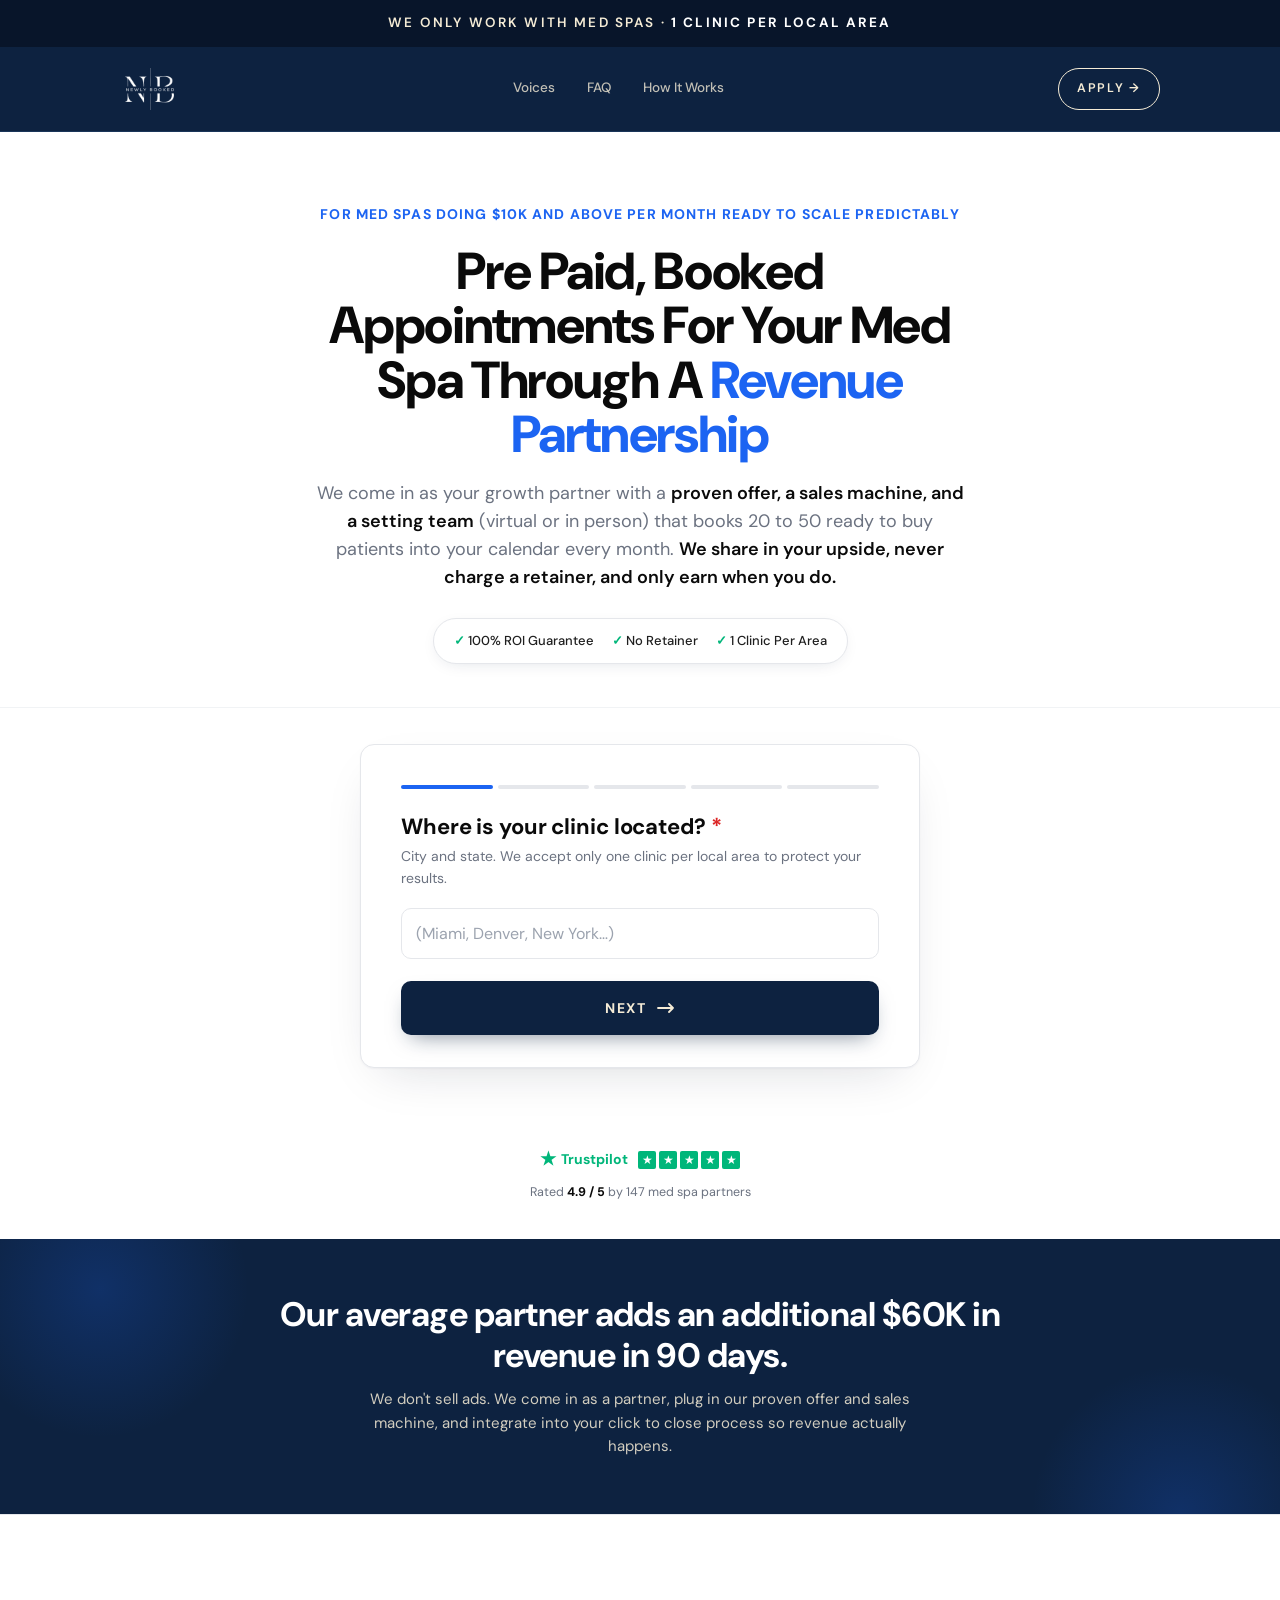
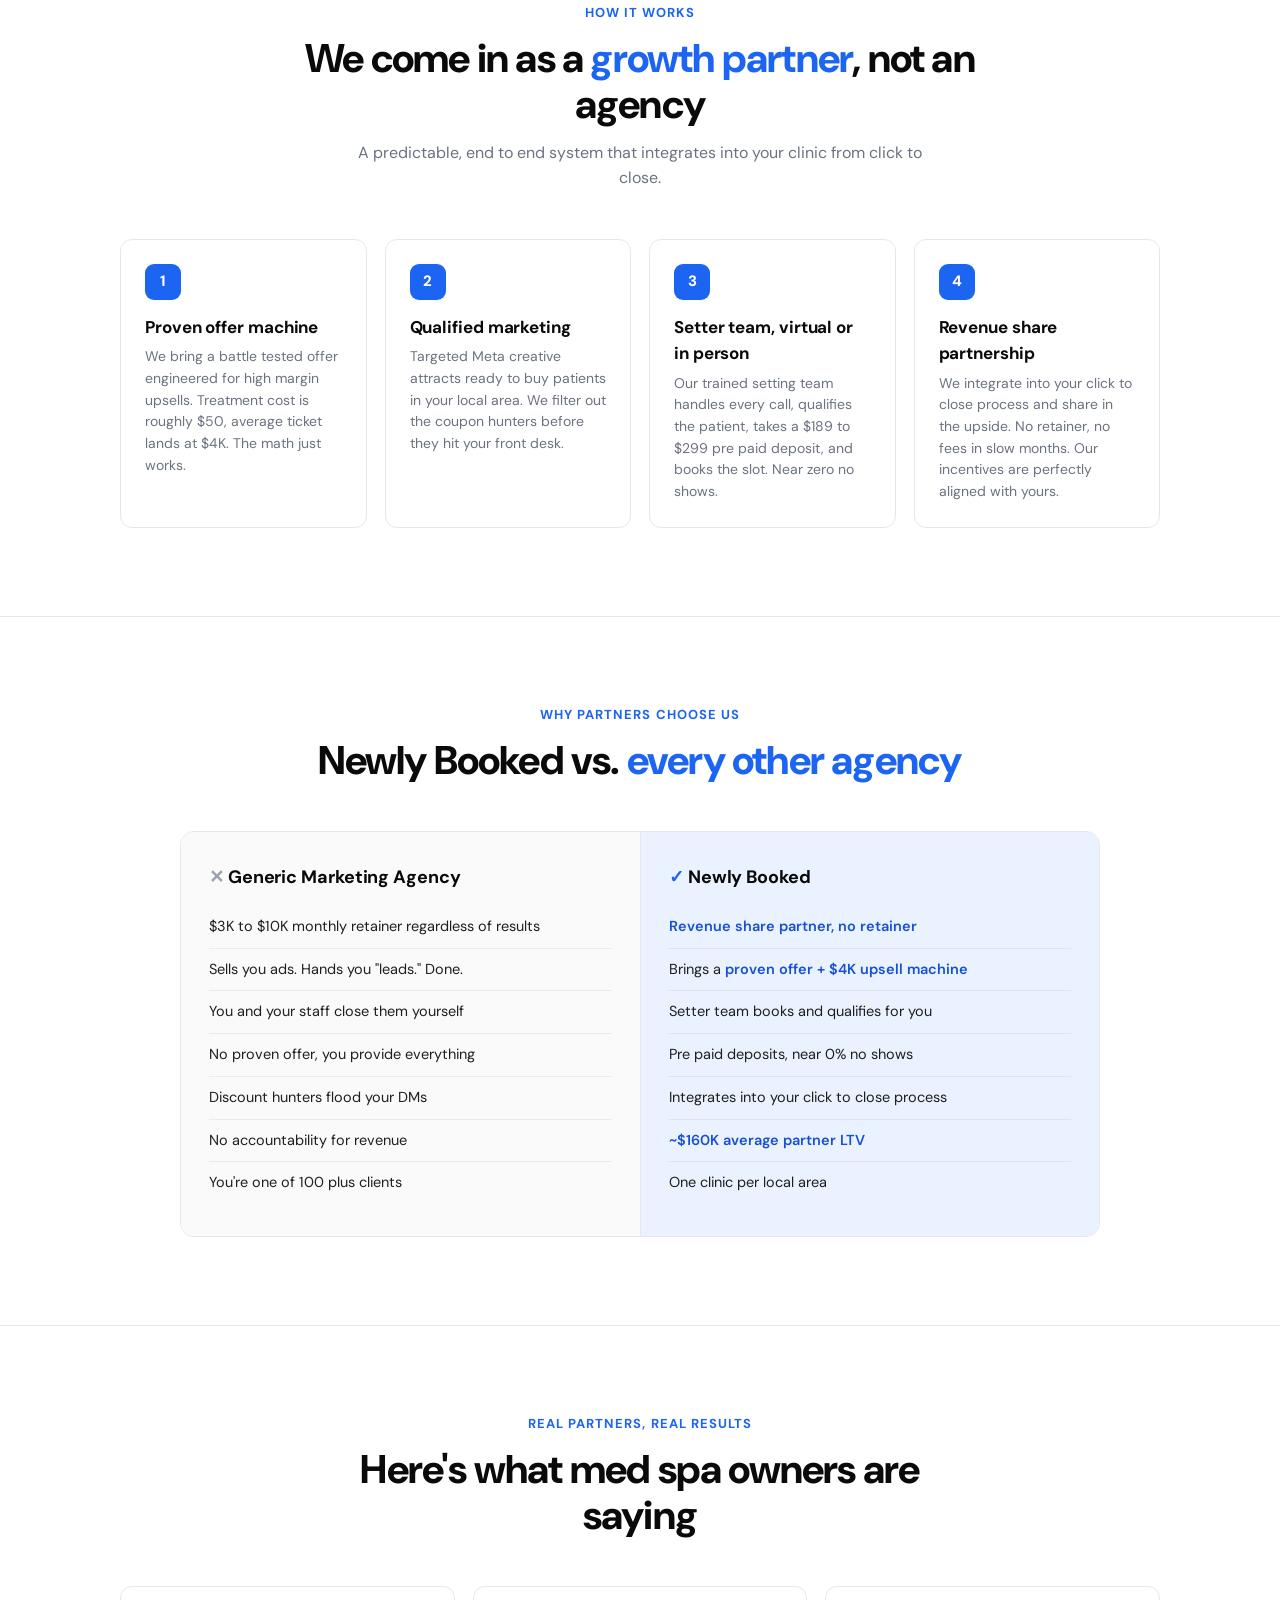
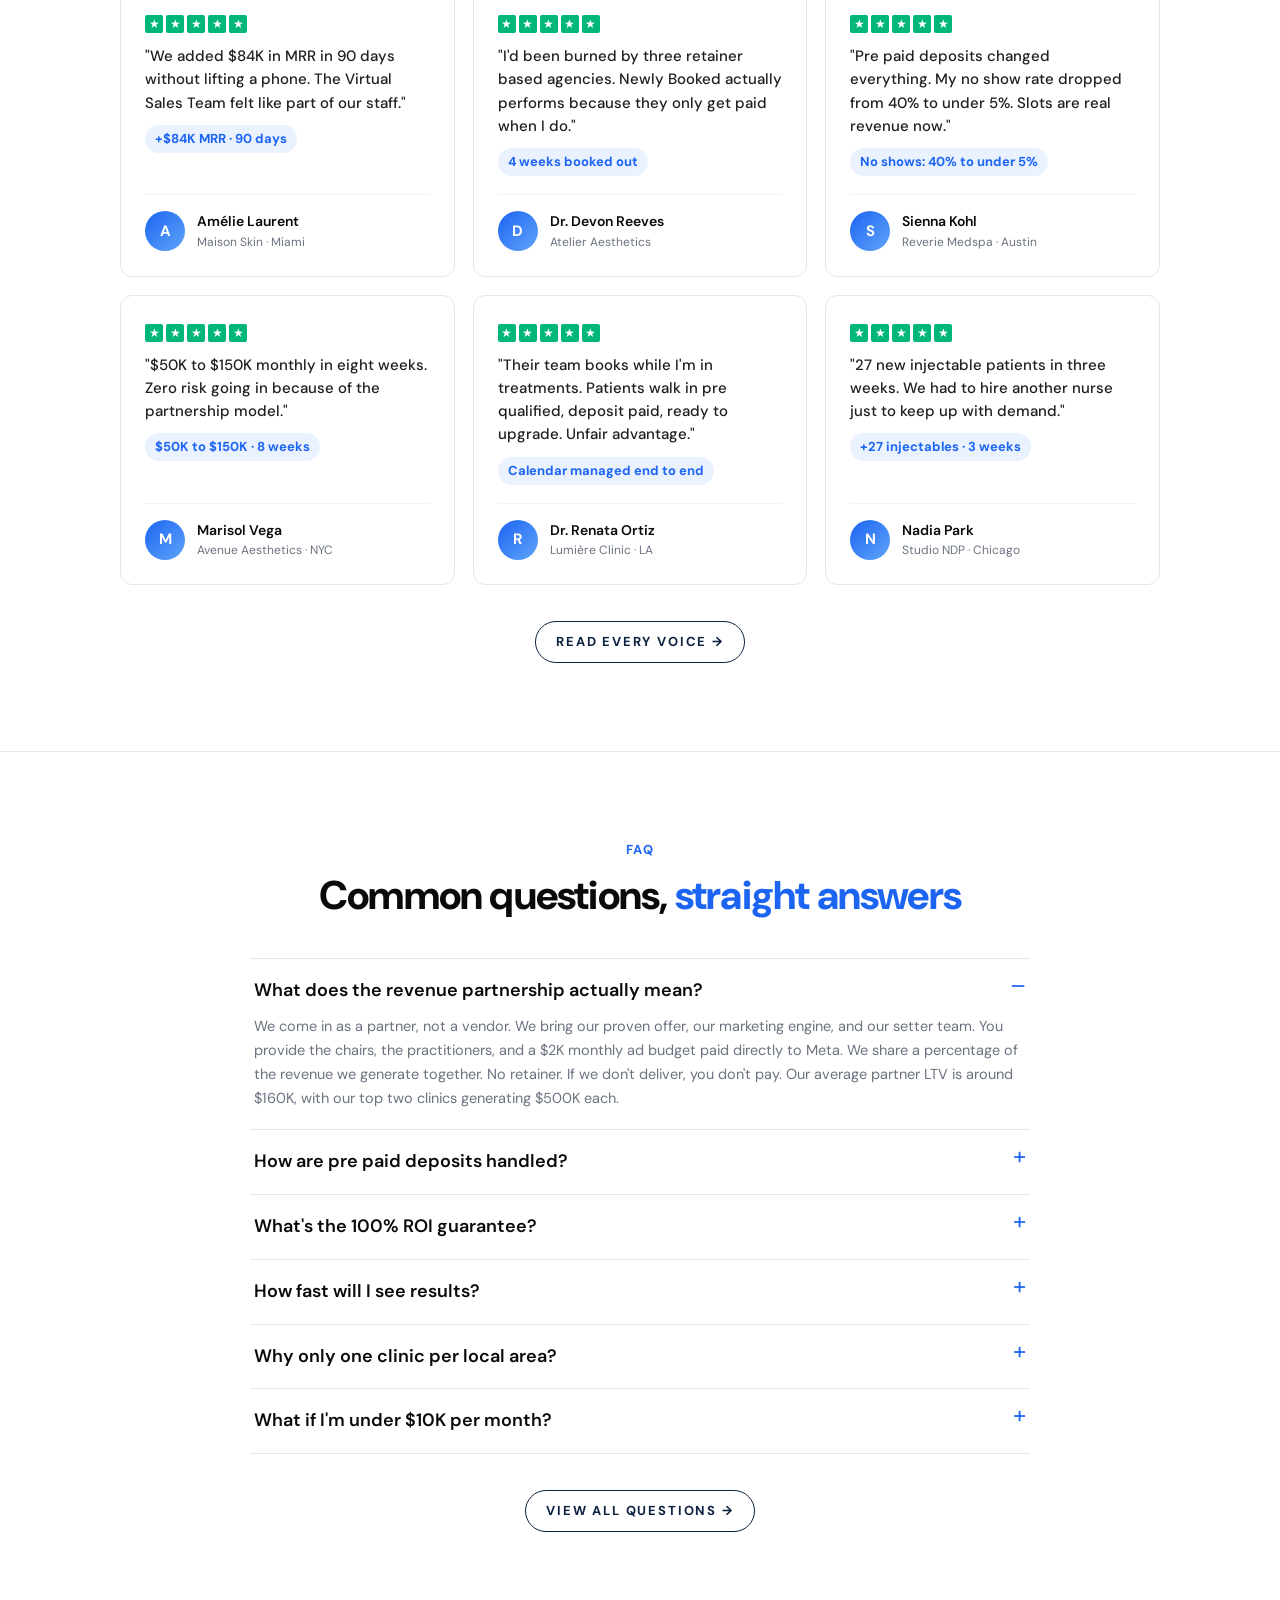
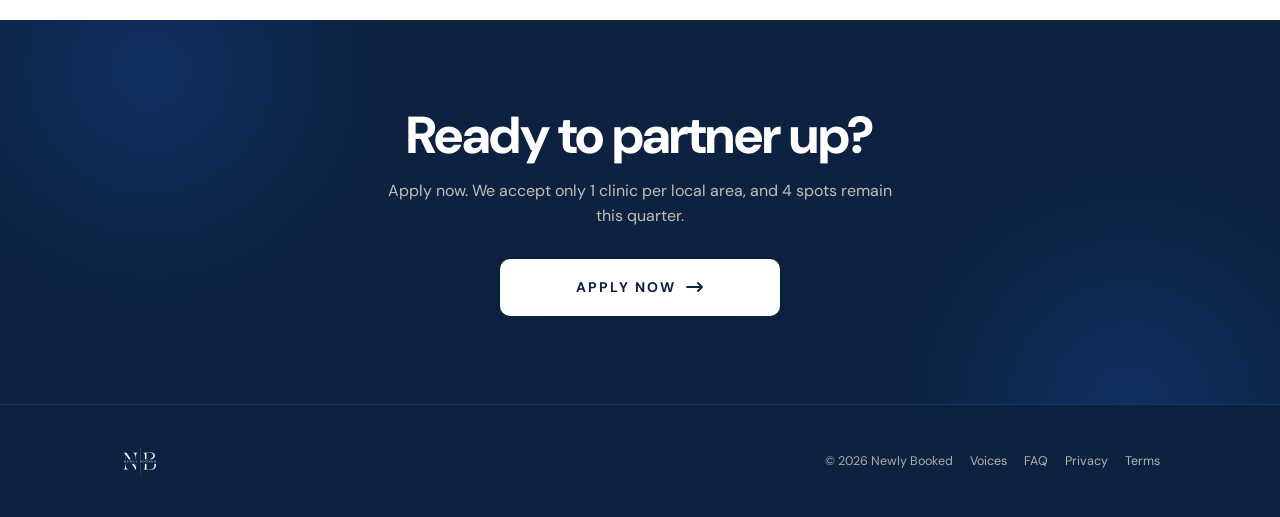
==== apply.html @ 91ed59d7 "Initial commit: Newly Booked B2B funnel" ====
<!doctype html>
<html lang="en">
<head>
<meta charset="utf-8">
<meta name="viewport" content="width=device-width,initial-scale=1,viewport-fit=cover">
<meta name="theme-color" content="#0a0a0a">
<title>Newly Booked · Pre Paid Appointments For Your Med Spa</title>
<meta name="description" content="A revenue partnership for med spas doing $10K and above per month. Pre paid appointments through our Virtual Sales Team. We share in your upside.">
<link rel="icon" href="logo.png">
<link rel="preconnect" href="https://fonts.googleapis.com">
<link rel="preconnect" href="https://fonts.gstatic.com" crossorigin>
<link href="https://fonts.googleapis.com/css2?family=DM+Sans:wght@400;500;600;700;800&display=swap" rel="stylesheet">
<link rel="stylesheet" href="styles.css">
</head>
<body>

<!-- TOPBAR -->
<div class="topbar">WE ONLY WORK WITH MED SPAS · <strong>1 CLINIC PER LOCAL AREA</strong></div>

<!-- NAV -->
<nav class="nb-nav">
  <div class="wrap nav-inner">
    <a href="apply.html" class="brand" aria-label="Newly Booked"><img src="logo.png" alt="Newly Booked"></a>
    <div class="nav-links">
      <a href="testimonials.html">Voices</a>
      <a href="faq.html">FAQ</a>
      <a href="#how">How It Works</a>
    </div>
    <a href="#apply" class="nav-cta">Apply &rarr;</a>
  </div>
</nav>

<!-- HERO -->
<section class="hero" id="apply">
  <div class="wrap">
    <div class="eyebrow">For Med Spas Doing $10K and Above Per Month Ready To Scale Predictably</div>
    <h1 class="headline">
      Pre Paid, Booked Appointments For Your Med Spa Through A <span class="blue">Revenue Partnership</span>
    </h1>
    <p class="subhead">
      We come in as your growth partner with a <strong>proven offer, a sales machine, and a setting team</strong> (virtual or in person) that books 20 to 50 ready to buy patients into your calendar every month. <strong>We share in your upside, never charge a retainer, and only earn when you do.</strong>
    </p>

    <div class="proof-bar">
      <span><span class="check">✓</span> 100% ROI Guarantee</span>
      <span><span class="check">✓</span> No Retainer</span>
      <span><span class="check">✓</span> 1 Clinic Per Area</span>
    </div>
  </div>
</section>

<!-- FORM -->
<div class="form-shell">
  <div class="wrap">
    <div class="form-card" id="form-card" data-form>
      <div class="form-body">

        <div class="progress" aria-hidden="true">
          <span class="on"></span><span></span><span></span><span></span><span></span>
        </div>

        <form id="lead-form" novalidate>

          <!-- 1: location -->
          <div class="step active" data-step="1">
            <div class="q">Where is your clinic located? <span class="req">*</span></div>
            <div class="help">City and state. We accept only one clinic per local area to protect your results.</div>
            <div class="field">
              <input type="text" name="location" placeholder="(Miami, Denver, New York…)" required autocomplete="address-level2">
            </div>
            <div class="actions">
              <button type="button" class="cta" data-go="2">NEXT
                <svg width="18" height="10" viewBox="0 0 18 10" fill="none"><path d="M1 5h15m0 0L12 1m4 4l-4 4" stroke="currentColor" stroke-width="1.8" stroke-linecap="round"/></svg>
              </button>
            </div>
          </div>

          <!-- 2: ownership -->
          <div class="step" data-step="2">
            <div class="q">Do you own a Medical Spa or Aesthetic Clinic? <span class="req">*</span></div>
            <div class="help">Offering high end treatments such as <strong>lasers, RF microneedling, body contouring, injectables</strong>, or other premium aesthetic services.</div>
            <div class="opts">
              <button type="button" class="opt" data-q="owns" data-v="yes" data-auto="true">
                <span>Yes, I own or co own</span><span class="check"></span>
              </button>
              <button type="button" class="opt" data-q="owns" data-v="operator" data-auto="true">
                <span>I operate or manage one</span><span class="check"></span>
              </button>
              <button type="button" class="opt" data-q="owns" data-v="opening" data-auto="true">
                <span>Opening one within 90 days</span><span class="check"></span>
              </button>
              <button type="button" class="opt" data-q="owns" data-v="no" data-auto="true">
                <span>Neither</span><span class="check"></span>
              </button>
            </div>
            <div class="actions">
              <button type="button" class="back" data-go="1">← Back</button>
              <button type="button" class="cta" data-go="3">NEXT
                <svg width="18" height="10" viewBox="0 0 18 10" fill="none"><path d="M1 5h15m0 0L12 1m4 4l-4 4" stroke="currentColor" stroke-width="1.8" stroke-linecap="round"/></svg>
              </button>
            </div>
          </div>

          <!-- 3: revenue -->
          <div class="step" data-step="3">
            <div class="q">How much revenue are you currently generating? <span class="req">*</span></div>
            <div class="help">We typically only partner with clinics doing <strong>$10K and above per month</strong>. Because we share revenue rather than charge retainers, partners maintain a <strong>$2K monthly ad budget</strong> paid directly to Meta.</div>
            <div class="opts">
              <button type="button" class="opt" data-q="revenue" data-v="under-10k" data-auto="true">
                <span>Under $10,000</span><span class="check"></span>
              </button>
              <button type="button" class="opt" data-q="revenue" data-v="10-25k" data-auto="true">
                <span>$10K to $25K</span><span class="check"></span>
              </button>
              <button type="button" class="opt" data-q="revenue" data-v="25-50k" data-auto="true">
                <span>$25K to $50K</span><span class="check"></span>
              </button>
              <button type="button" class="opt" data-q="revenue" data-v="50-100k" data-auto="true">
                <span>$50K to $100K</span><span class="check"></span>
              </button>
              <button type="button" class="opt" data-q="revenue" data-v="100k-plus" data-auto="true">
                <span>$100,000 and above</span><span class="check"></span>
              </button>
            </div>
            <div class="actions">
              <button type="button" class="back" data-go="2">← Back</button>
              <button type="button" class="cta" data-go="4">NEXT
                <svg width="18" height="10" viewBox="0 0 18 10" fill="none"><path d="M1 5h15m0 0L12 1m4 4l-4 4" stroke="currentColor" stroke-width="1.8" stroke-linecap="round"/></svg>
              </button>
            </div>
          </div>

          <!-- 4: treatments -->
          <div class="step" data-step="4">
            <div class="q">What high ticket treatments do you have in your office?</div>
            <div class="help">For example Morpheus8, Cryoskin, TruSculpt, Venus Freeze. Select all that apply.</div>
            <div class="chips" role="group">
              <button type="button" class="chip" data-group="treatments" data-v="morpheus8">Morpheus8</button>
              <button type="button" class="chip" data-group="treatments" data-v="rf-microneedling">RF Microneedling</button>
              <button type="button" class="chip" data-group="treatments" data-v="lasers">Lasers</button>
              <button type="button" class="chip" data-group="treatments" data-v="injectables">Injectables / Botox / Filler</button>
              <button type="button" class="chip" data-group="treatments" data-v="body-contouring">Body Contouring</button>
              <button type="button" class="chip" data-group="treatments" data-v="cryoskin">Cryoskin</button>
              <button type="button" class="chip" data-group="treatments" data-v="trusculpt">TruSculpt</button>
              <button type="button" class="chip" data-group="treatments" data-v="venus-freeze">Venus Freeze</button>
              <button type="button" class="chip" data-group="treatments" data-v="emsculpt">EmSculpt</button>
              <button type="button" class="chip" data-group="treatments" data-v="hydrafacial">HydraFacial</button>
              <button type="button" class="chip" data-group="treatments" data-v="prp">PRP / PRF</button>
              <button type="button" class="chip" data-group="treatments" data-v="other">Other</button>
            </div>
            <div class="field" style="margin-top:16px">
              <label>Anything else? (optional)</label>
              <input type="text" name="treatments_other" placeholder="Sofwave, Ultherapy, signature protocols">
            </div>
            <div class="actions">
              <button type="button" class="back" data-go="3">← Back</button>
              <button type="button" class="cta" data-go="5">NEXT
                <svg width="18" height="10" viewBox="0 0 18 10" fill="none"><path d="M1 5h15m0 0L12 1m4 4l-4 4" stroke="currentColor" stroke-width="1.8" stroke-linecap="round"/></svg>
              </button>
            </div>
          </div>

          <!-- 5: contact -->
          <div class="step" data-step="5">
            <div class="q">Last step, your contact details</div>
            <div class="help">A team member will reach out within <strong>2 to 5 minutes</strong>.</div>

            <div class="field-row two">
              <div class="field">
                <label>First name *</label>
                <input type="text" name="first_name" placeholder="John" required autocomplete="given-name">
              </div>
              <div class="field">
                <label>Last name *</label>
                <input type="text" name="last_name" placeholder="Doe" required autocomplete="family-name">
              </div>
            </div>
            <div class="field">
              <label>Company / Clinic name *</label>
              <input type="text" name="company" placeholder="Acme Medspa" required autocomplete="organization">
            </div>
            <div class="field">
              <label>Email *</label>
              <input type="email" name="email" placeholder="you@clinic.com" required inputmode="email" autocomplete="email">
            </div>
            <div class="field">
              <label>Phone number *</label>
              <input type="tel" name="phone" placeholder="(555) 555 1234" required inputmode="tel" autocomplete="tel">
            </div>

            <label class="consent">
              <input type="checkbox" name="sms_consent" required>
              <span>I consent to receive SMS and email messages from Newly Booked regarding my application. Msg and data rates may apply. Reply STOP to opt out.</span>
            </label>
            <label class="consent">
              <input type="checkbox" name="terms_consent" required>
              <span>I have read and agree to the <a href="#">Privacy Policy</a> and <a href="#">Terms of Service</a>.</span>
            </label>

            <div class="actions">
              <button type="button" class="back" data-go="4">← Back</button>
              <button type="submit" class="cta">SUBMIT APPLICATION
                <svg width="18" height="10" viewBox="0 0 18 10" fill="none"><path d="M1 5h15m0 0L12 1m4 4l-4 4" stroke="currentColor" stroke-width="1.8" stroke-linecap="round"/></svg>
              </button>
            </div>
            <p class="fine">🔒 Your information is encrypted and never shared.</p>
          </div>

        </form>
      </div>
    </div>
  </div>
</div>

<!-- TRUSTPILOT -->
<div class="trust">
  <div class="trust-row">
    <span class="trust-tp">Trustpilot</span>
    <span class="stars">
      <span class="star"></span><span class="star"></span><span class="star"></span><span class="star"></span><span class="star"></span>
    </span>
  </div>
  <div class="trust-meta">Rated <strong style="color:var(--ink)">4.9 / 5</strong> by 147 med spa partners</div>
</div>

<!-- BAND -->
<div class="band">
  <h3>Our average partner adds an additional <span class="gold">$60K in revenue</span> in 90 days.</h3>
  <p>We don't sell ads. We come in as a partner, plug in our proven offer and sales machine, and integrate into your click to close process so revenue actually happens.</p>
</div>

<!-- HOW IT WORKS -->
<section id="how" style="background:#fff;border-top:1px solid var(--line);border-bottom:1px solid var(--line)">
  <div class="wrap">
    <div class="section-eye">How It Works</div>
    <h2 class="title">We come in as a <span class="blue">growth partner</span>, not an agency</h2>
    <p class="sub">A predictable, end to end system that integrates into your clinic from click to close.</p>

    <div class="steps">
      <div class="stepc">
        <div class="num">1</div>
        <h4>Proven offer machine</h4>
        <p>We bring a battle tested offer engineered for high margin upsells. Treatment cost is roughly $50, average ticket lands at $4K. The math just works.</p>
      </div>
      <div class="stepc">
        <div class="num">2</div>
        <h4>Qualified marketing</h4>
        <p>Targeted Meta creative attracts ready to buy patients in your local area. We filter out the coupon hunters before they hit your front desk.</p>
      </div>
      <div class="stepc">
        <div class="num">3</div>
        <h4>Setter team, virtual or in person</h4>
        <p>Our trained setting team handles every call, qualifies the patient, takes a $189 to $299 pre paid deposit, and books the slot. Near zero no shows.</p>
      </div>
      <div class="stepc">
        <div class="num">4</div>
        <h4>Revenue share partnership</h4>
        <p>We integrate into your click to close process and share in the upside. No retainer, no fees in slow months. Our incentives are perfectly aligned with yours.</p>
      </div>
    </div>
  </div>
</section>

<!-- COMPARE -->
<section>
  <div class="wrap">
    <div class="section-eye">Why Partners Choose Us</div>
    <h2 class="title">Newly Booked vs. <span class="blue">every other agency</span></h2>

    <div class="compare">
      <div class="col bad">
        <h4>Generic Marketing Agency</h4>
        <ul>
          <li>$3K to $10K monthly retainer regardless of results</li>
          <li>Sells you ads. Hands you "leads." Done.</li>
          <li>You and your staff close them yourself</li>
          <li>No proven offer, you provide everything</li>
          <li>Discount hunters flood your DMs</li>
          <li>No accountability for revenue</li>
          <li>You're one of 100 plus clients</li>
        </ul>
      </div>
      <div class="col good">
        <h4>Newly Booked</h4>
        <ul>
          <li><strong>Revenue share partner, no retainer</strong></li>
          <li>Brings a <strong>proven offer + $4K upsell machine</strong></li>
          <li>Setter team books and qualifies for you</li>
          <li>Pre paid deposits, near 0% no shows</li>
          <li>Integrates into your click to close process</li>
          <li><strong>~$160K average partner LTV</strong></li>
          <li>One clinic per local area</li>
        </ul>
      </div>
    </div>
  </div>
</section>

<!-- TESTIMONIALS -->
<section style="background:#fff;border-top:1px solid var(--line);border-bottom:1px solid var(--line)">
  <div class="wrap">
    <div class="section-eye">Real Partners, Real Results</div>
    <h2 class="title">Here's what med spa owners are saying</h2>

    <div class="test-grid">
      <figure class="test">
        <div>
          <div class="stars"><span class="star"></span><span class="star"></span><span class="star"></span><span class="star"></span><span class="star"></span></div>
          <blockquote>"We added $84K in MRR in 90 days without lifting a phone. The Virtual Sales Team felt like part of our staff."</blockquote>
          <span class="result">+$84K MRR · 90 days</span>
        </div>
        <figcaption class="who"><div class="avatar">A</div><div><strong>Amélie Laurent</strong><small>Maison Skin · Miami</small></div></figcaption>
      </figure>

      <figure class="test">
        <div>
          <div class="stars"><span class="star"></span><span class="star"></span><span class="star"></span><span class="star"></span><span class="star"></span></div>
          <blockquote>"I'd been burned by three retainer based agencies. Newly Booked actually performs because they only get paid when I do."</blockquote>
          <span class="result">4 weeks booked out</span>
        </div>
        <figcaption class="who"><div class="avatar">D</div><div><strong>Dr. Devon Reeves</strong><small>Atelier Aesthetics</small></div></figcaption>
      </figure>

      <figure class="test">
        <div>
          <div class="stars"><span class="star"></span><span class="star"></span><span class="star"></span><span class="star"></span><span class="star"></span></div>
          <blockquote>"Pre paid deposits changed everything. My no show rate dropped from 40% to under 5%. Slots are real revenue now."</blockquote>
          <span class="result">No shows: 40% to under 5%</span>
        </div>
        <figcaption class="who"><div class="avatar">S</div><div><strong>Sienna Kohl</strong><small>Reverie Medspa · Austin</small></div></figcaption>
      </figure>

      <figure class="test">
        <div>
          <div class="stars"><span class="star"></span><span class="star"></span><span class="star"></span><span class="star"></span><span class="star"></span></div>
          <blockquote>"$50K to $150K monthly in eight weeks. Zero risk going in because of the partnership model."</blockquote>
          <span class="result">$50K to $150K · 8 weeks</span>
        </div>
        <figcaption class="who"><div class="avatar">M</div><div><strong>Marisol Vega</strong><small>Avenue Aesthetics · NYC</small></div></figcaption>
      </figure>

      <figure class="test">
        <div>
          <div class="stars"><span class="star"></span><span class="star"></span><span class="star"></span><span class="star"></span><span class="star"></span></div>
          <blockquote>"Their team books while I'm in treatments. Patients walk in pre qualified, deposit paid, ready to upgrade. Unfair advantage."</blockquote>
          <span class="result">Calendar managed end to end</span>
        </div>
        <figcaption class="who"><div class="avatar">R</div><div><strong>Dr. Renata Ortiz</strong><small>Lumière Clinic · LA</small></div></figcaption>
      </figure>

      <figure class="test">
        <div>
          <div class="stars"><span class="star"></span><span class="star"></span><span class="star"></span><span class="star"></span><span class="star"></span></div>
          <blockquote>"27 new injectable patients in three weeks. We had to hire another nurse just to keep up with demand."</blockquote>
          <span class="result">+27 injectables · 3 weeks</span>
        </div>
        <figcaption class="who"><div class="avatar">N</div><div><strong>Nadia Park</strong><small>Studio NDP · Chicago</small></div></figcaption>
      </figure>
    </div>

    <div style="text-align:center;margin-top:36px">
      <a href="testimonials.html" class="text-cta">Read every voice &rarr;</a>
    </div>
  </div>
</section>

<!-- FAQ -->
<section>
  <div class="wrap">
    <div class="section-eye">FAQ</div>
    <h2 class="title">Common questions, <span class="blue">straight answers</span></h2>

    <div class="faq">
      <details open>
        <summary>What does the revenue partnership actually mean?</summary>
        <p>We come in as a partner, not a vendor. We bring our proven offer, our marketing engine, and our setter team. You provide the chairs, the practitioners, and a $2K monthly ad budget paid directly to Meta. We share a percentage of the revenue we generate together. No retainer. If we don't deliver, you don't pay. Our average partner LTV is around $160K, with our top two clinics generating $500K each.</p>
      </details>
      <details>
        <summary>How are pre paid deposits handled?</summary>
        <p>Patients put down a $189 or $299 deposit before their appointment is confirmed. That money goes straight to your clinic. It's the single biggest reason our no show rate is near zero. Patients with skin in the game show up.</p>
      </details>
      <details>
        <summary>What's the 100% ROI guarantee?</summary>
        <p>If, in 90 days, we haven't generated more in patient revenue than you've invested in ad spend, we keep working for free until we do. Our incentives have to be aligned with yours.</p>
      </details>
      <details>
        <summary>How fast will I see results?</summary>
        <p>Most clinics start seeing pre paid bookings within 10 to 14 days of go live. The first $5K to $15K in tracked patient revenue typically lands within 30 days.</p>
      </details>
      <details>
        <summary>Why only one clinic per local area?</summary>
        <p>Because we run paid traffic in your zip codes. If we worked with two clinics in the same market we'd be bidding against ourselves and driving up your costs. We won't do it, even if it means turning down clients.</p>
      </details>
      <details>
        <summary>What if I'm under $10K per month?</summary>
        <p>Apply once you cross that threshold. The partnership model and the $2K ad spend only make sense at that level. Below it, you're better off focusing on organic content and referrals first.</p>
      </details>
    </div>

    <div style="text-align:center;margin-top:36px">
      <a href="faq.html" class="text-cta">View all questions &rarr;</a>
    </div>
  </div>
</section>

<!-- FINAL CTA -->
<section class="final">
  <h2>Ready to <span class="gold">partner up?</span></h2>
  <p>Apply now. We accept only 1 clinic per local area, and 4 spots remain this quarter.</p>
  <a href="#apply" class="cta">APPLY NOW
    <svg width="18" height="10" viewBox="0 0 18 10" fill="none"><path d="M1 5h15m0 0L12 1m4 4l-4 4" stroke="currentColor" stroke-width="1.8" stroke-linecap="round"/></svg>
  </a>
</section>

<!-- FOOTER -->
<footer>
  <div class="wrap foot">
    <div class="foot-brand"><img src="logo.png" alt="Newly Booked"></div>
    <div class="foot-links">
      © 2026 Newly Booked
      <a href="testimonials.html">Voices</a>
      <a href="faq.html">FAQ</a>
      <a href="#">Privacy</a>
      <a href="#">Terms</a>
    </div>
  </div>
</footer>

<!-- STICKY MOBILE CTA -->
<div class="sticky-cta">
  <strong>Continue your application</strong>
  <a href="#apply">Apply →</a>
</div>

<!-- EXIT POPUP -->
<div class="exit-overlay" id="exit">
  <div class="form-card exit-card" id="form-card-x" data-form>
    <button class="exit-close" id="exit-close" aria-label="Close">×</button>

    <div class="exit-head">
      <div class="exit-tag">Wait, before you go</div>
      <h3>You're 60 seconds from <span class="gold">a free strategy call.</span></h3>
      <p>Five quick questions and we'll see if we can scale your med spa together. We respond within 5 minutes.</p>
    </div>

    <div class="form-body">

      <div class="progress" aria-hidden="true">
        <span class="on"></span><span></span><span></span><span></span><span></span>
      </div>

      <form id="lead-form-x" novalidate>

        <!-- 1: location -->
        <div class="step active" data-step="1">
          <div class="q">Where is your clinic located? <span class="req">*</span></div>
          <div class="help">City and state. We accept only one clinic per local area.</div>
          <div class="field">
            <input type="text" name="location" placeholder="(Miami, Denver, New York…)" required autocomplete="address-level2">
          </div>
          <div class="actions">
            <button type="button" class="cta" data-go="2">NEXT
              <svg width="18" height="10" viewBox="0 0 18 10" fill="none"><path d="M1 5h15m0 0L12 1m4 4l-4 4" stroke="currentColor" stroke-width="1.8" stroke-linecap="round"/></svg>
            </button>
          </div>
        </div>

        <!-- 2: ownership -->
        <div class="step" data-step="2">
          <div class="q">Do you own a Medical Spa or Aesthetic Clinic? <span class="req">*</span></div>
          <div class="help">Offering high end treatments such as <strong>lasers, RF microneedling, body contouring, injectables</strong>.</div>
          <div class="opts">
            <button type="button" class="opt" data-q="owns" data-v="yes" data-auto="true"><span>Yes, I own or co own</span><span class="check"></span></button>
            <button type="button" class="opt" data-q="owns" data-v="operator" data-auto="true"><span>I operate or manage one</span><span class="check"></span></button>
            <button type="button" class="opt" data-q="owns" data-v="opening" data-auto="true"><span>Opening one within 90 days</span><span class="check"></span></button>
            <button type="button" class="opt" data-q="owns" data-v="no" data-auto="true"><span>Neither</span><span class="check"></span></button>
          </div>
          <div class="actions">
            <button type="button" class="back" data-go="1">← Back</button>
            <button type="button" class="cta" data-go="3">NEXT
              <svg width="18" height="10" viewBox="0 0 18 10" fill="none"><path d="M1 5h15m0 0L12 1m4 4l-4 4" stroke="currentColor" stroke-width="1.8" stroke-linecap="round"/></svg>
            </button>
          </div>
        </div>

        <!-- 3: revenue -->
        <div class="step" data-step="3">
          <div class="q">Current monthly revenue? <span class="req">*</span></div>
          <div class="help">We partner with clinics doing <strong>$10K and above per month</strong>. Partners maintain a <strong>$2K monthly ad budget</strong> paid directly to Meta.</div>
          <div class="opts">
            <button type="button" class="opt" data-q="revenue" data-v="under-10k" data-auto="true"><span>Under $10,000</span><span class="check"></span></button>
            <button type="button" class="opt" data-q="revenue" data-v="10-25k" data-auto="true"><span>$10K to $25K</span><span class="check"></span></button>
            <button type="button" class="opt" data-q="revenue" data-v="25-50k" data-auto="true"><span>$25K to $50K</span><span class="check"></span></button>
            <button type="button" class="opt" data-q="revenue" data-v="50-100k" data-auto="true"><span>$50K to $100K</span><span class="check"></span></button>
            <button type="button" class="opt" data-q="revenue" data-v="100k-plus" data-auto="true"><span>$100,000 and above</span><span class="check"></span></button>
          </div>
          <div class="actions">
            <button type="button" class="back" data-go="2">← Back</button>
            <button type="button" class="cta" data-go="4">NEXT
              <svg width="18" height="10" viewBox="0 0 18 10" fill="none"><path d="M1 5h15m0 0L12 1m4 4l-4 4" stroke="currentColor" stroke-width="1.8" stroke-linecap="round"/></svg>
            </button>
          </div>
        </div>

        <!-- 4: treatments -->
        <div class="step" data-step="4">
          <div class="q">What high ticket treatments do you offer?</div>
          <div class="help">Select all that apply.</div>
          <div class="chips" role="group">
            <button type="button" class="chip" data-group="treatments" data-v="morpheus8">Morpheus8</button>
            <button type="button" class="chip" data-group="treatments" data-v="rf-microneedling">RF Microneedling</button>
            <button type="button" class="chip" data-group="treatments" data-v="lasers">Lasers</button>
            <button type="button" class="chip" data-group="treatments" data-v="injectables">Injectables / Botox / Filler</button>
            <button type="button" class="chip" data-group="treatments" data-v="body-contouring">Body Contouring</button>
            <button type="button" class="chip" data-group="treatments" data-v="cryoskin">Cryoskin</button>
            <button type="button" class="chip" data-group="treatments" data-v="trusculpt">TruSculpt</button>
            <button type="button" class="chip" data-group="treatments" data-v="venus-freeze">Venus Freeze</button>
            <button type="button" class="chip" data-group="treatments" data-v="emsculpt">EmSculpt</button>
            <button type="button" class="chip" data-group="treatments" data-v="hydrafacial">HydraFacial</button>
            <button type="button" class="chip" data-group="treatments" data-v="prp">PRP / PRF</button>
            <button type="button" class="chip" data-group="treatments" data-v="other">Other</button>
          </div>
          <div class="actions">
            <button type="button" class="back" data-go="3">← Back</button>
            <button type="button" class="cta" data-go="5">NEXT
              <svg width="18" height="10" viewBox="0 0 18 10" fill="none"><path d="M1 5h15m0 0L12 1m4 4l-4 4" stroke="currentColor" stroke-width="1.8" stroke-linecap="round"/></svg>
            </button>
          </div>
        </div>

        <!-- 5: contact -->
        <div class="step" data-step="5">
          <div class="q">Last step, your contact details</div>
          <div class="help">A team member will reach out within <strong>2 to 5 minutes</strong>.</div>

          <div class="field-row two">
            <div class="field"><label>First name *</label><input type="text" name="first_name" placeholder="John" required autocomplete="given-name"></div>
            <div class="field"><label>Last name *</label><input type="text" name="last_name" placeholder="Doe" required autocomplete="family-name"></div>
          </div>
          <div class="field"><label>Company / Clinic name *</label><input type="text" name="company" placeholder="Acme Medspa" required autocomplete="organization"></div>
          <div class="field"><label>Email *</label><input type="email" name="email" placeholder="you@clinic.com" required inputmode="email" autocomplete="email"></div>
          <div class="field"><label>Phone *</label><input type="tel" name="phone" placeholder="(555) 555 1234" required inputmode="tel" autocomplete="tel"></div>

          <label class="consent">
            <input type="checkbox" name="sms_consent" required>
            <span>I consent to receive SMS and email messages from Newly Booked. Reply STOP to opt out.</span>
          </label>
          <label class="consent">
            <input type="checkbox" name="terms_consent" required>
            <span>I agree to the <a href="#">Privacy Policy</a> and <a href="#">Terms of Service</a>.</span>
          </label>

          <div class="actions">
            <button type="button" class="back" data-go="4">← Back</button>
            <button type="submit" class="cta">SUBMIT
              <svg width="18" height="10" viewBox="0 0 18 10" fill="none"><path d="M1 5h15m0 0L12 1m4 4l-4 4" stroke="currentColor" stroke-width="1.8" stroke-linecap="round"/></svg>
            </button>
          </div>
          <p class="fine">🔒 Encrypted and never shared.</p>
        </div>

      </form>
    </div>
  </div>
</div>

<script src="app.js"></script>
</body>
</html>
---- styles.css ----
/* ═══════════════════════════════════════════════════
   Newly Booked · clean B2B funnel styles
   bright blue + white · DM Sans · mobile first
   ═══════════════════════════════════════════════════ */

:root{
  --bg:#ffffff;
  --ink:#0a0a0a;
  --ink-2:#1f1f1f;
  --muted:#6b7280;
  --muted-2:#9ca3af;
  --line:#e5e7eb;
  --line-soft:#f1f3f5;
  --soft:#f8fafc;
  --blue:#1c64f2;
  --blue-2:#1850d5;
  --blue-soft:#eaf2ff;
  --green:#00b67a;
  --error:#dc2626;
  --navy:#0d2240;
  --navy-2:#08152a;
  --navy-soft:#1a3559;
  --cream:#f5ecd6;
  --cream-soft:#faf6ec;
  --gold:#ffffff;
  --font:'DM Sans','-apple-system',BlinkMacSystemFont,'Segoe UI',sans-serif;
}
*,*::before,*::after{box-sizing:border-box;margin:0;padding:0}
html{-webkit-text-size-adjust:100%;scroll-behavior:smooth}
body{
  background:var(--bg);color:var(--ink);font-family:var(--font);
  font-size:16px;line-height:1.55;font-weight:400;
  -webkit-font-smoothing:antialiased;text-rendering:optimizeLegibility;
  overflow-x:hidden;
}
a{color:inherit;text-decoration:none}
img{display:block;max-width:100%;height:auto}
button{font-family:inherit;cursor:pointer}
input,select,textarea{font-family:inherit;font-size:16px}
::selection{background:var(--blue);color:#fff}

.wrap{max-width:1080px;margin:0 auto;padding:0 20px}

/* ── TOPBAR ─────────────────────────────── */
.topbar{
  background:var(--navy-2);color:var(--cream);text-align:center;
  padding:11px 16px;font-weight:600;font-size:12.5px;letter-spacing:.12em;
}
.topbar strong{color:#fff;font-weight:700}
.topbar .sep{margin:0 10px;opacity:.5}
@media(min-width:760px){ .topbar{font-size:13.5px;padding:13px 16px;letter-spacing:.16em} }

/* ── NAV ────────────────────────────────── */
nav.nb-nav{
  background:var(--navy);border-bottom:1px solid var(--navy-soft);
  padding:12px 0;position:sticky;top:0;z-index:40;
}
.nav-inner{display:flex;align-items:center;justify-content:space-between;gap:20px}
.brand{display:flex;align-items:center;transition:opacity .2s}
.brand:hover{opacity:.85}
.brand img{
  height:48px;width:auto;display:block;
}
@media(min-width:760px){ .brand img{height:60px} }
.nav-links{display:none;gap:32px;font-size:13.5px;font-weight:500;color:rgba(245,236,214,.78)}
@media(min-width:900px){ .nav-links{display:flex} }
.nav-links a{transition:color .25s}
.nav-links a:hover{color:#fff}
.nav-cta{
  font-weight:600;font-size:12.5px;color:var(--cream);letter-spacing:.14em;
  padding:10px 18px;border:1.5px solid var(--cream);border-radius:99px;
  text-transform:uppercase;transition:all .25s;
}
.nav-cta:hover{background:var(--cream);color:var(--navy);border-color:var(--cream)}

/* link CTA for use on light backgrounds */
.text-cta{
  display:inline-flex;align-items:center;gap:8px;
  font-weight:700;font-size:13px;color:var(--navy);letter-spacing:.14em;
  padding:10px 20px;border:1.5px solid var(--navy);border-radius:99px;
  text-transform:uppercase;transition:all .25s;
}
.text-cta:hover{background:var(--navy);color:var(--cream);border-color:var(--navy)}

/* ── HERO ───────────────────────────────── */
.hero{padding:48px 0 28px;text-align:center;background:#fff;position:relative}
.hero::after{content:"";position:absolute;left:0;right:0;bottom:0;height:1px;background:var(--line-soft)}
@media(min-width:760px){ .hero{padding:72px 0 44px} }
.eyebrow{
  color:var(--blue);font-weight:700;font-size:13px;letter-spacing:.08em;
  text-transform:uppercase;margin-bottom:18px;
}
@media(min-width:760px){ .eyebrow{font-size:14px} }
h1.headline{
  font-weight:800;letter-spacing:-.025em;line-height:1.05;color:var(--ink);
  font-size:clamp(28px,6.4vw,52px);max-width:18ch;margin:0 auto;
}
h1.headline .blue{color:var(--blue)}
.subhead{
  margin:18px auto 0;max-width:54ch;color:var(--muted);
  font-size:clamp(15px,2.4vw,18px);line-height:1.55;
}
.subhead strong{color:var(--ink);font-weight:600}

.proof-bar{
  margin:26px auto 0;display:inline-flex;align-items:center;gap:18px;flex-wrap:wrap;justify-content:center;
  padding:12px 20px;background:#fff;border:1px solid var(--line);border-radius:99px;
  font-size:13px;color:var(--ink-2);font-weight:500;
  box-shadow:0 4px 18px -8px rgba(13,34,64,.18);
}
.proof-bar .check{color:var(--green);font-weight:800}

/* ── FORM ───────────────────────────────── */
.form-shell{padding:28px 0 36px;background:#fff}
@media(min-width:760px){ .form-shell{padding:36px 0 56px} }
.form-card{
  max-width:560px;margin:0 auto;background:#fff;
  border:1px solid var(--line);border-radius:14px;
  box-shadow:0 18px 50px -22px rgba(15,23,42,.18),0 1px 2px rgba(15,23,42,.04);
  overflow:hidden;
}
.form-body{padding:32px 24px 28px}
@media(min-width:760px){ .form-body{padding:40px 40px 32px} }

.progress{display:flex;gap:5px;margin-bottom:24px}
.progress span{flex:1;height:4px;background:var(--line);border-radius:99px;transition:background .35s}
.progress span.on{background:var(--blue)}

.step{display:none}
.step.active{display:block;animation:fade .4s ease}
@keyframes fade{from{opacity:0;transform:translateY(6px)}to{opacity:1}}

.q{font-weight:700;font-size:20px;line-height:1.25;color:var(--ink);margin-bottom:6px;letter-spacing:-.005em}
@media(min-width:760px){ .q{font-size:22px} }
.q .req{color:var(--error)}
.help{font-size:14px;color:var(--muted);line-height:1.55;margin-bottom:18px}
.help strong{color:var(--ink-2);font-weight:600}

.field{margin-bottom:14px}
.field label{display:block;font-size:13px;font-weight:500;color:var(--ink-2);margin-bottom:6px}
.field input,.field select,.field textarea{
  width:100%;background:#fff;border:1.5px solid var(--line);border-radius:10px;
  padding:14px 14px;color:var(--ink);outline:none;font-weight:400;
  transition:border-color .2s,box-shadow .2s;
}
.field input:focus,.field select:focus,.field textarea:focus{
  border-color:var(--blue);box-shadow:0 0 0 4px rgba(28,100,242,.12);
}
.field input::placeholder{color:var(--muted-2)}
.field-row{display:grid;grid-template-columns:1fr;gap:12px}
@media(min-width:520px){ .field-row.two{grid-template-columns:1fr 1fr} }

.opts{display:grid;grid-template-columns:1fr;gap:10px}
.opt{
  border:1.5px solid var(--line);background:#fff;border-radius:10px;
  padding:16px 18px;cursor:pointer;text-align:left;
  display:flex;align-items:center;justify-content:space-between;gap:12px;
  font-weight:500;font-size:15px;color:var(--ink-2);
  transition:all .2s;-webkit-tap-highlight-color:transparent;
}
.opt:hover,.opt:focus-visible{border-color:var(--blue);background:var(--blue-soft);outline:none}
.opt.sel{border-color:var(--blue);background:var(--blue-soft);color:var(--blue-2);font-weight:600}
.opt .check{
  width:22px;height:22px;border-radius:50%;border:1.5px solid var(--line);flex:none;
  display:grid;place-items:center;transition:all .2s;
}
.opt.sel .check{background:var(--blue);border-color:var(--blue)}
.opt.sel .check::after{content:"";width:7px;height:7px;border-radius:50%;background:#fff}

.chips{display:flex;flex-wrap:wrap;gap:8px}
.chip{
  border:1.5px solid var(--line);background:#fff;border-radius:99px;
  padding:9px 16px;font-size:14px;font-weight:500;cursor:pointer;
  transition:all .2s;-webkit-tap-highlight-color:transparent;color:var(--ink-2);
}
.chip:hover{border-color:var(--blue);background:var(--blue-soft);color:var(--blue-2)}
.chip.sel{background:var(--blue);border-color:var(--blue);color:#fff}

.consent{
  display:flex;gap:10px;align-items:flex-start;margin-top:14px;
  font-size:12.5px;color:var(--muted);line-height:1.5;cursor:pointer;
}
.consent input{
  appearance:none;-webkit-appearance:none;
  width:18px;height:18px;border:1.5px solid var(--line);background:#fff;
  flex:none;margin-top:1px;border-radius:5px;cursor:pointer;
  transition:all .15s;position:relative;
}
.consent input:checked{background:var(--blue);border-color:var(--blue)}
.consent input:checked::after{
  content:"";position:absolute;inset:0;
  background:url("data:image/svg+xml;utf8,<svg xmlns='http://www.w3.org/2000/svg' width='12' height='10' viewBox='0 0 12 10' fill='none'><path d='M1 5l3.5 3.5L11 1' stroke='white' stroke-width='1.8' stroke-linecap='round' stroke-linejoin='round'/></svg>") center no-repeat;
}
.consent a{color:var(--blue);text-decoration:underline}

.cta{
  width:100%;background:var(--navy);color:var(--cream);border:none;border-radius:10px;
  padding:18px 22px;font-weight:700;font-size:14px;letter-spacing:.14em;
  text-transform:uppercase;display:flex;align-items:center;justify-content:center;gap:10px;
  transition:background .25s,transform .1s,box-shadow .25s,color .25s;
  box-shadow:0 10px 22px -10px rgba(13,34,64,.55);
}
.cta:hover{background:var(--blue);color:#fff;box-shadow:0 14px 30px -10px rgba(28,100,242,.55)}
.cta:active{transform:scale(.99)}
.cta svg{transition:transform .25s}
.cta:hover svg{transform:translateX(4px)}
.cta-ghost{
  background:transparent;color:var(--blue);border:1.5px solid var(--blue);box-shadow:none;
}
.cta-ghost:hover{background:var(--blue);color:#fff}

.actions{display:flex;align-items:center;gap:12px;margin-top:22px}
.actions .cta{flex:1}
.back{
  background:none;border:none;color:var(--muted);font-size:13px;font-weight:500;
  cursor:pointer;padding:8px 4px;
}
.back:hover{color:var(--ink)}
.fine{margin-top:14px;font-size:12px;color:var(--muted);text-align:center;line-height:1.5}

.shake{animation:shake .35s}
@keyframes shake{0%,100%{transform:translateX(0)}25%{transform:translateX(-5px)}75%{transform:translateX(5px)}}

/* ── TRUSTPILOT ─────────────────────────── */
.trust{text-align:center;padding:22px 16px 36px}
.trust-row{
  display:inline-flex;align-items:center;gap:10px;flex-wrap:wrap;justify-content:center;
  font-size:14px;color:var(--ink-2);font-weight:500;
}
.stars{display:inline-flex;gap:3px}
.stars .star{
  width:18px;height:18px;background:var(--green);display:grid;place-items:center;border-radius:2px;
}
.stars .star::before{content:"★";color:#fff;font-size:12px;line-height:1}
.trust-tp{color:var(--green);font-weight:700;display:inline-flex;align-items:center;gap:5px}
.trust-tp::before{content:"★";color:var(--green);font-size:18px}
.trust-meta{margin-top:10px;font-size:12.5px;color:var(--muted)}

/* ── BAND ───────────────────────────────── */
.band{background:var(--navy);color:var(--cream);text-align:center;padding:56px 20px;position:relative;overflow:hidden}
.band::before,.band::after{
  content:"";position:absolute;width:300px;height:300px;border-radius:50%;
  background:radial-gradient(circle,rgba(28,100,242,.22),transparent 70%);pointer-events:none;
}
.band::before{top:-100px;left:-50px}
.band::after{bottom:-150px;right:-50px}
.band > *{position:relative;z-index:1}
.band h3{font-weight:700;font-size:clamp(22px,4vw,34px);letter-spacing:-.015em;line-height:1.2;max-width:32ch;margin:0 auto;color:#fff}
.band h3 .gold{color:var(--gold)}
.band p{margin-top:12px;font-size:15px;opacity:.85;max-width:54ch;margin-left:auto;margin-right:auto}

/* ── STATS ──────────────────────────────── */
.stats{
  display:grid;grid-template-columns:1fr 1fr;
  border-bottom:1px solid var(--line);background:#fff;
}
@media(min-width:760px){ .stats{grid-template-columns:repeat(4,1fr)} }
.stat{
  text-align:center;padding:32px 16px;
  border-right:1px solid var(--line);border-bottom:1px solid var(--line);
}
.stat:last-child{border-right:none}
@media(min-width:760px){ .stat{border-bottom:none} }
@media(max-width:759px){
  .stat:nth-child(2n){border-right:none}
  .stat:nth-last-child(-n+2){border-bottom:none}
}
.stat .n{font-weight:800;font-size:36px;letter-spacing:-.02em;color:var(--ink)}
.stat .n .blue{color:var(--blue)}
.stat .l{margin-top:6px;font-size:11.5px;color:var(--muted);font-weight:500;letter-spacing:.05em;text-transform:uppercase}

/* ── SECTIONS ───────────────────────────── */
section{padding:64px 0}
@media(min-width:760px){ section{padding:88px 0} }
.section-eye{
  color:var(--blue);font-weight:700;font-size:13px;letter-spacing:.08em;
  text-transform:uppercase;text-align:center;margin-bottom:12px;
}
h2.title{
  font-weight:800;font-size:clamp(26px,4.5vw,40px);text-align:center;
  letter-spacing:-.02em;line-height:1.15;max-width:24ch;margin:0 auto;
}
h2.title .blue{color:var(--blue)}
.sub{text-align:center;margin:14px auto 0;max-width:54ch;color:var(--muted);font-size:16px;line-height:1.55}

.callout{
  max-width:780px;margin:48px auto 0;padding:32px 24px;
  background:#fff;border:1px solid var(--line);border-left:4px solid var(--blue);border-radius:10px;
}
@media(min-width:760px){ .callout{padding:36px 40px} }
.callout h3{font-weight:700;font-size:20px;letter-spacing:-.01em;margin-bottom:10px}
.callout p{font-size:15px;color:var(--muted);line-height:1.65}
.callout p strong{color:var(--ink-2)}
.callout p+p{margin-top:10px}

/* steps */
.steps{display:grid;grid-template-columns:1fr;gap:18px;margin-top:48px}
@media(min-width:760px){ .steps{grid-template-columns:repeat(2,1fr)} }
@media(min-width:1000px){ .steps{grid-template-columns:repeat(4,1fr)} }
.stepc{background:#fff;border:1px solid var(--line);border-radius:12px;padding:24px;transition:transform .25s,box-shadow .25s}
.stepc:hover{transform:translateY(-3px);box-shadow:0 18px 40px -22px rgba(15,23,42,.18)}
.stepc .num{
  width:36px;height:36px;border-radius:9px;background:var(--blue);color:#fff;
  display:grid;place-items:center;font-weight:800;font-size:15px;margin-bottom:14px;
}
.stepc h4{font-weight:700;font-size:17px;letter-spacing:-.005em;margin-bottom:6px;color:var(--ink)}
.stepc p{font-size:14px;color:var(--muted);line-height:1.55}

/* compare */
.compare{
  max-width:920px;margin:48px auto 0;display:grid;grid-template-columns:1fr;gap:0;
  border:1px solid var(--line);border-radius:14px;overflow:hidden;background:#fff;
}
@media(min-width:760px){ .compare{grid-template-columns:1fr 1fr} }
.col{padding:32px 28px}
.col + .col{border-top:1px solid var(--line)}
@media(min-width:760px){ .col + .col{border-top:none;border-left:1px solid var(--line)} }
.col.bad{background:#fafafa}
.col.good{background:var(--blue-soft)}
.col h4{font-weight:700;font-size:18px;margin-bottom:14px;letter-spacing:-.005em}
.col.bad h4::before{content:"✕  ";color:#9ca3af}
.col.good h4::before{content:"✓  ";color:var(--blue)}
.col ul{list-style:none}
.col li{padding:10px 0;border-top:1px solid rgba(0,0,0,.06);font-size:14.5px;color:var(--ink-2);line-height:1.5}
.col li:first-child{border-top:none}
.col.good li strong{color:var(--blue-2);font-weight:600}

/* testimonials */
.test-grid{display:grid;grid-template-columns:1fr;gap:18px;margin-top:48px}
@media(min-width:760px){ .test-grid{grid-template-columns:1fr 1fr} }
@media(min-width:1000px){ .test-grid{grid-template-columns:repeat(3,1fr)} }
.test{
  background:#fff;border:1px solid var(--line);border-radius:12px;padding:24px;
  display:flex;flex-direction:column;justify-content:space-between;min-height:240px;
  transition:transform .25s,box-shadow .25s;
}
.test:hover{transform:translateY(-3px);box-shadow:0 18px 40px -20px rgba(15,23,42,.18)}
.test .stars{margin-bottom:12px}
.test blockquote{font-size:15px;line-height:1.55;color:var(--ink-2);font-weight:500}
.test .who{
  margin-top:18px;display:flex;align-items:center;gap:12px;padding-top:16px;border-top:1px solid var(--line-soft);
}
.avatar{
  width:40px;height:40px;border-radius:50%;flex:none;
  background:linear-gradient(135deg,var(--blue),#60a5fa);
  display:grid;place-items:center;color:#fff;font-weight:700;font-size:15px;
}
.who strong{display:block;font-weight:600;font-size:14px;color:var(--ink)}
.who small{display:block;font-size:12px;color:var(--muted)}
.test .result{
  display:inline-block;margin-top:10px;font-size:13px;font-weight:700;color:var(--blue);
  background:var(--blue-soft);padding:4px 10px;border-radius:99px;
}

/* faq */
.faq{max-width:780px;margin:40px auto 0;border-top:1px solid var(--line)}
.faq details{border-bottom:1px solid var(--line);padding:18px 4px;cursor:pointer}
.faq summary{
  list-style:none;display:flex;justify-content:space-between;gap:18px;align-items:flex-start;
  font-weight:600;font-size:16.5px;color:var(--ink);
}
@media(min-width:760px){ .faq summary{font-size:18px} }
.faq summary::-webkit-details-marker{display:none}
.faq summary::after{content:"+";font-size:24px;color:var(--blue);transition:transform .25s;font-weight:400;line-height:.7;flex:none}
.faq details[open] summary::after{content:"–"}
.faq details p{margin-top:10px;font-size:14.5px;color:var(--muted);line-height:1.65}
.faq details p strong{color:var(--ink-2);font-weight:600}

/* final */
.final{background:var(--navy);color:var(--cream);text-align:center;padding:88px 20px;position:relative;overflow:hidden}
.final::before,.final::after{
  content:"";position:absolute;width:500px;height:500px;border-radius:50%;
  background:radial-gradient(circle,rgba(28,100,242,.18),transparent 70%);pointer-events:none;
}
.final::before{top:-200px;left:-100px}
.final::after{bottom:-250px;right:-100px}
.final > *{position:relative;z-index:1}
.final h2{font-weight:800;font-size:clamp(30px,6vw,52px);letter-spacing:-.02em;line-height:1.05;color:#fff}
.final h2 .gold{color:var(--gold)}
.final p{margin:16px auto 30px;max-width:46ch;font-size:16px;color:rgba(245,236,214,.78)}
.final .cta{display:inline-flex;width:auto;min-width:280px;background:#fff;color:var(--navy)}
.final .cta:hover{background:var(--blue);color:#fff}

footer{padding:36px 0;background:var(--navy);border-top:1px solid var(--navy-soft);color:var(--cream)}
.foot{display:flex;justify-content:space-between;align-items:center;flex-wrap:wrap;gap:16px;font-size:12.5px;color:rgba(245,236,214,.68)}
.foot-brand img{height:40px;width:auto}
.foot-links a{margin-left:14px;color:rgba(245,236,214,.72);transition:color .2s}
.foot-links a:hover{color:#fff}

/* sub-page hero */
.subhero{padding:60px 0 36px;text-align:center;background:#fff;border-bottom:1px solid var(--line-soft)}
@media(min-width:760px){ .subhero{padding:88px 0 56px} }
.subhero h1{font-weight:800;font-size:clamp(36px,7vw,68px);line-height:1.05;letter-spacing:-.02em;color:var(--ink)}
.subhero h1 .blue{color:var(--blue)}
.subhero p{margin:18px auto 0;max-width:52ch;color:var(--muted);font-size:16px;line-height:1.6}

/* center cards */
.center-card{
  max-width:620px;margin:64px auto;padding:44px 28px;
  background:#fff;border:1px solid var(--line);text-align:center;border-radius:14px;
  box-shadow:0 18px 50px -22px rgba(15,23,42,.18);
}
@media(min-width:760px){ .center-card{padding:60px 56px} }
.center-card .icon{
  width:60px;height:60px;border-radius:50%;background:var(--blue-soft);color:var(--navy);
  margin:0 auto 24px;display:grid;place-items:center;font-weight:800;font-size:22px;
  border:1px solid var(--line);
}
.center-card h1{font-weight:800;font-size:clamp(32px,6vw,48px);letter-spacing:-.02em;line-height:1.05;color:var(--ink)}
.center-card h1 .blue{color:var(--blue)}
.center-card .lede{margin:18px auto 0;color:var(--muted);max-width:46ch;font-size:16px;line-height:1.6}

/* video frame */
.video-frame{
  margin:32px 0;aspect-ratio:16/9;background:var(--navy);border:1px solid var(--line);border-radius:12px;
  display:grid;place-items:center;color:#fff;position:relative;overflow:hidden;
  background-image:radial-gradient(ellipse at 30% 30%, rgba(28,100,242,.4), transparent 60%),linear-gradient(135deg,#0a1530,#1f3661);
}
.video-frame .play{
  width:74px;height:74px;border-radius:50%;border:1.5px solid rgba(255,255,255,.5);
  display:grid;place-items:center;backdrop-filter:blur(4px);transition:transform .25s,background .25s;
}
.video-frame:hover .play{transform:scale(1.08);background:rgba(255,255,255,.08)}
.video-frame .play::after{
  content:"";width:0;height:0;border-style:solid;border-width:11px 0 11px 18px;border-color:transparent transparent transparent #fff;margin-left:4px;
}
.video-frame .label{position:absolute;bottom:18px;left:20px;font-size:14px;font-weight:500}

/* calendar */
.cal{background:#fff;border:1px solid var(--line);padding:24px;text-align:center;border-radius:12px}
.cal-head{display:flex;justify-content:space-between;align-items:center;margin-bottom:14px}
.cal-head strong{font-weight:700;font-size:18px}
.cal-nav{
  background:none;border:1.5px solid var(--line);border-radius:99px;padding:6px 14px;
  font-size:12px;font-weight:600;color:var(--muted);transition:all .2s;
}
.cal-nav:hover{border-color:var(--blue);color:var(--blue)}
.cal-grid{display:grid;grid-template-columns:repeat(7,1fr);gap:6px;margin:14px 0}
.cal-head-row{font-size:11px;color:var(--muted);text-transform:uppercase;letter-spacing:.16em;text-align:center;font-weight:600}
.day{
  aspect-ratio:1;display:grid;place-items:center;font-size:13px;font-weight:500;color:var(--ink-2);
  border:1.5px solid var(--line);cursor:pointer;transition:all .2s;border-radius:8px;background:#fff;
}
.day:hover{border-color:var(--blue);background:var(--blue-soft)}
.day.taken{opacity:.3;cursor:not-allowed;text-decoration:line-through;background:#f5f5f5}
.day.taken:hover{border-color:var(--line);background:#f5f5f5}
.day.sel{background:var(--blue);color:#fff;border-color:var(--blue)}
.slots{display:grid;grid-template-columns:repeat(2,1fr);gap:8px;margin-top:18px}
@media(min-width:560px){ .slots{grid-template-columns:repeat(4,1fr)} }
.slot{
  border:1.5px solid var(--line);padding:13px;cursor:pointer;font-size:13px;font-weight:500;
  transition:all .2s;border-radius:8px;background:#fff;
}
.slot:hover{border-color:var(--blue);background:var(--blue-soft)}
.slot.sel{background:var(--blue);color:#fff;border-color:var(--blue)}

/* exit popup */
.exit-overlay{
  position:fixed;inset:0;z-index:100;background:rgba(8,21,42,.65);
  display:none;align-items:flex-start;justify-content:center;padding:18px;
  backdrop-filter:blur(6px);-webkit-backdrop-filter:blur(6px);
  overflow-y:auto;
}
.exit-overlay.on{display:flex;animation:fade .35s}
.exit-card{
  width:100%;max-width:560px;margin:24px auto;background:#fff;border:1px solid var(--line);
  position:relative;border-radius:14px;
  box-shadow:0 40px 80px -30px rgba(0,0,0,.5);
  animation:rise .55s cubic-bezier(.2,.7,.2,1.05);
}
@keyframes rise{from{opacity:0;transform:translateY(20px) scale(.98)}to{opacity:1;transform:none}}
.exit-close{position:absolute;top:12px;right:14px;background:#fff;border:1px solid var(--line);border-radius:50%;font-size:20px;color:var(--muted);width:34px;height:34px;line-height:1;z-index:2;display:grid;place-items:center;cursor:pointer;transition:all .2s}
.exit-close:hover{color:var(--ink);border-color:var(--ink)}

.exit-head{
  background:var(--navy);color:var(--cream);border-radius:13px 13px 0 0;
  padding:36px 28px 30px;text-align:center;position:relative;overflow:hidden;
}
.exit-head::before{
  content:"";position:absolute;width:300px;height:300px;border-radius:50%;
  background:radial-gradient(circle,rgba(28,100,242,.25),transparent 70%);pointer-events:none;
  top:-150px;left:50%;transform:translateX(-50%);
}
.exit-head > *{position:relative;z-index:1}
.exit-tag{font-size:11px;letter-spacing:.28em;text-transform:uppercase;color:var(--gold);margin-bottom:10px;font-weight:700}
.exit-head h3{font-weight:800;font-size:28px;line-height:1.05;letter-spacing:-.015em;color:#fff}
@media(min-width:560px){ .exit-head h3{font-size:34px} }
.exit-head h3 .gold{color:var(--gold)}
.exit-head p{margin-top:10px;color:rgba(245,236,214,.78);font-size:14px;line-height:1.5;max-width:42ch;margin-left:auto;margin-right:auto}

.exit-card .form-body{padding:28px 22px 24px}
@media(min-width:560px){ .exit-card .form-body{padding:32px 32px 28px} }

/* sticky mobile cta */
.sticky-cta{
  position:fixed;left:0;right:0;bottom:0;z-index:40;
  background:var(--blue);color:#fff;
  padding:14px 18px calc(14px + env(safe-area-inset-bottom));
  display:none;align-items:center;justify-content:space-between;gap:12px;
  box-shadow:0 -10px 30px -12px rgba(0,0,0,.30);
  transform:translateY(100%);transition:transform .35s;
}
.sticky-cta.show{transform:translateY(0)}
.sticky-cta strong{font-weight:600;font-size:15px}
.sticky-cta a{
  background:#fff;color:var(--blue);padding:11px 18px;
  font-weight:700;font-size:11px;letter-spacing:.16em;text-transform:uppercase;border-radius:8px;
}
@media(max-width:999px){ .sticky-cta{display:flex} }

/* reveal */
.reveal{opacity:0;transform:translateY(16px);transition:opacity .8s ease,transform .8s ease}
.reveal.in{opacity:1;transform:none}
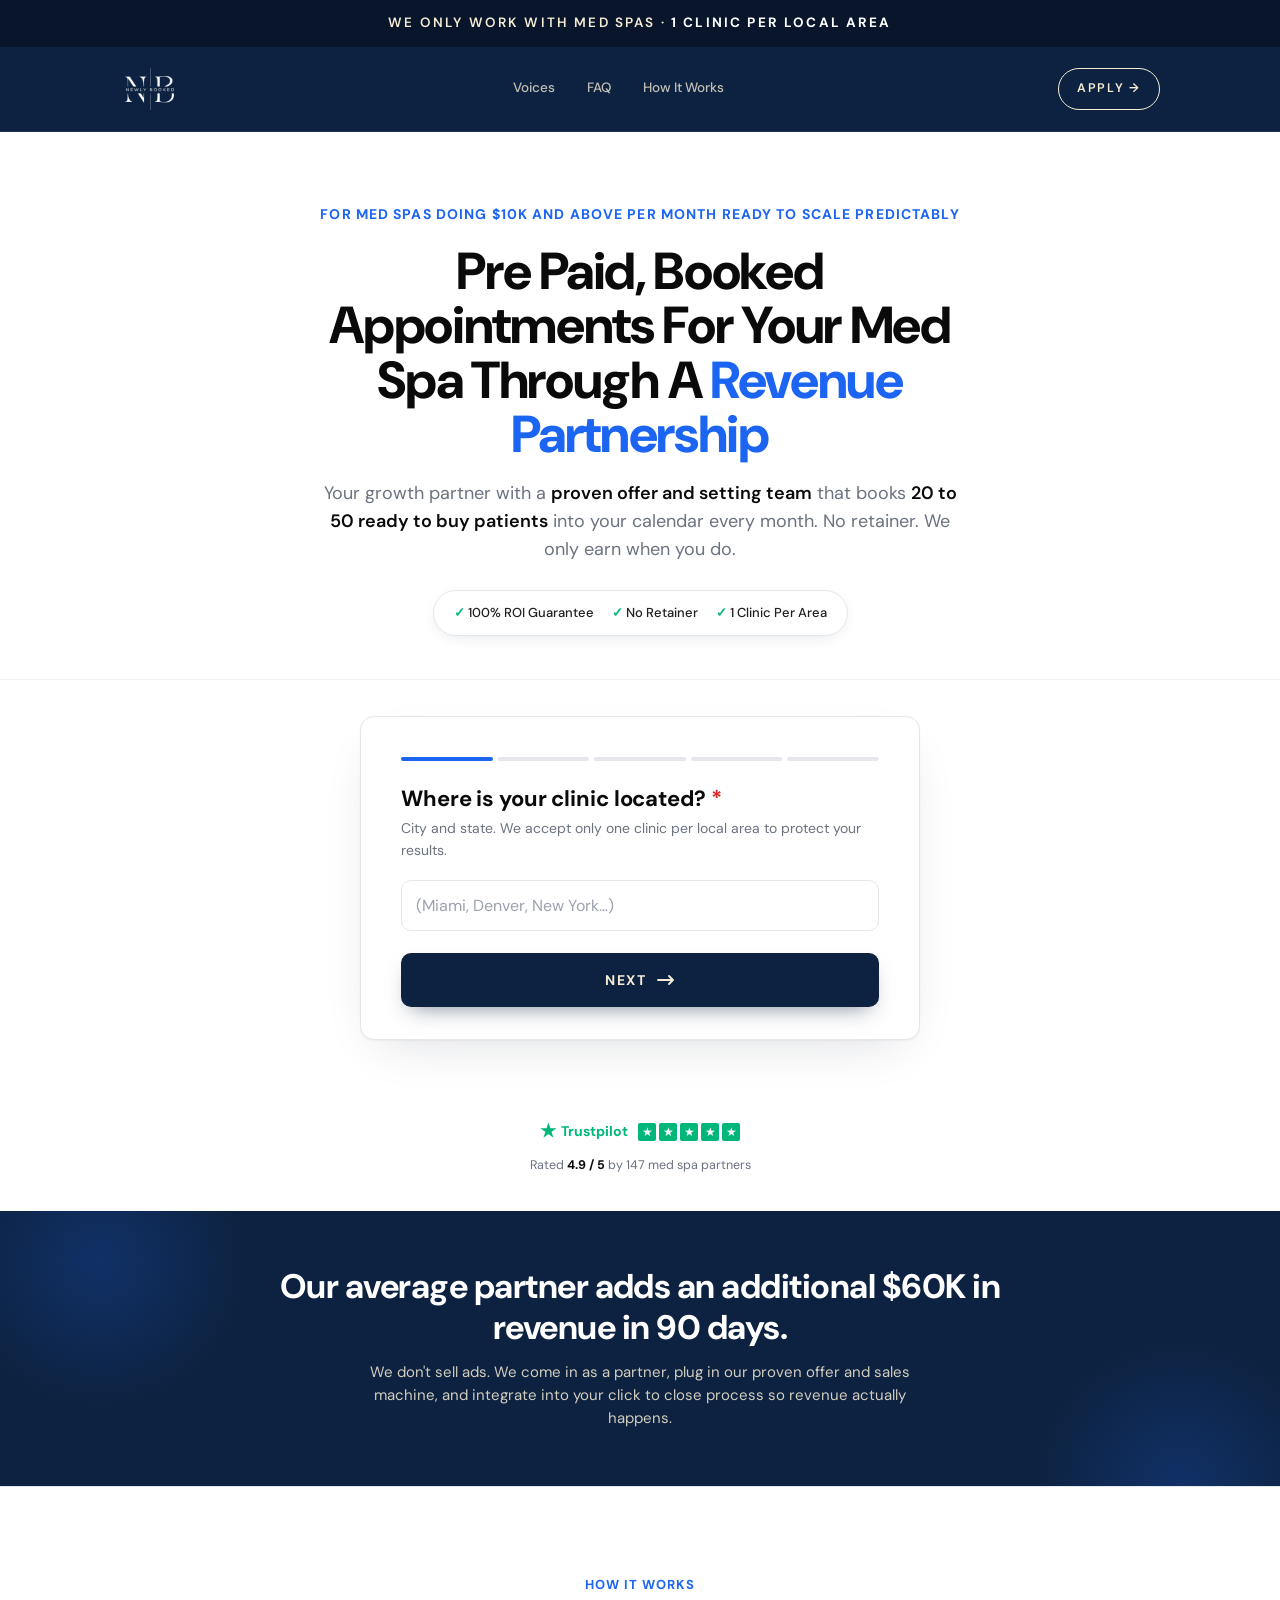
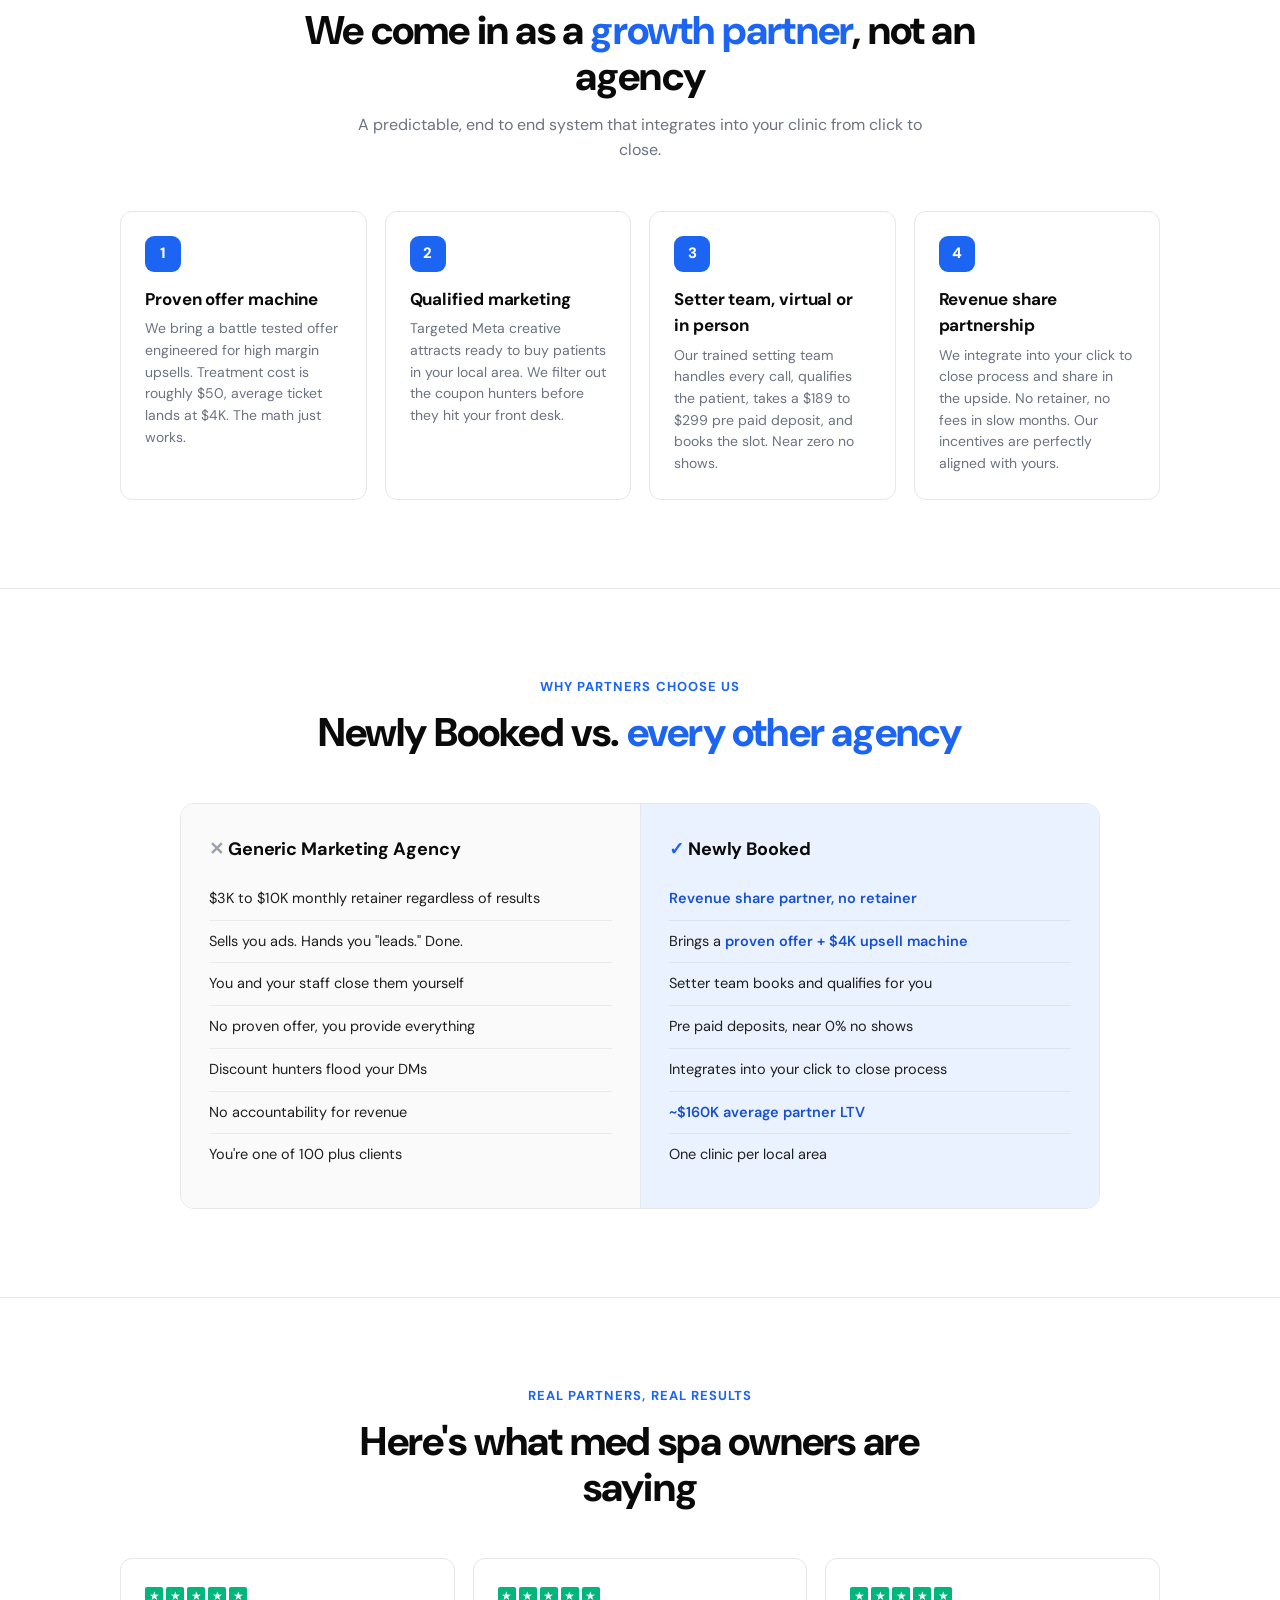
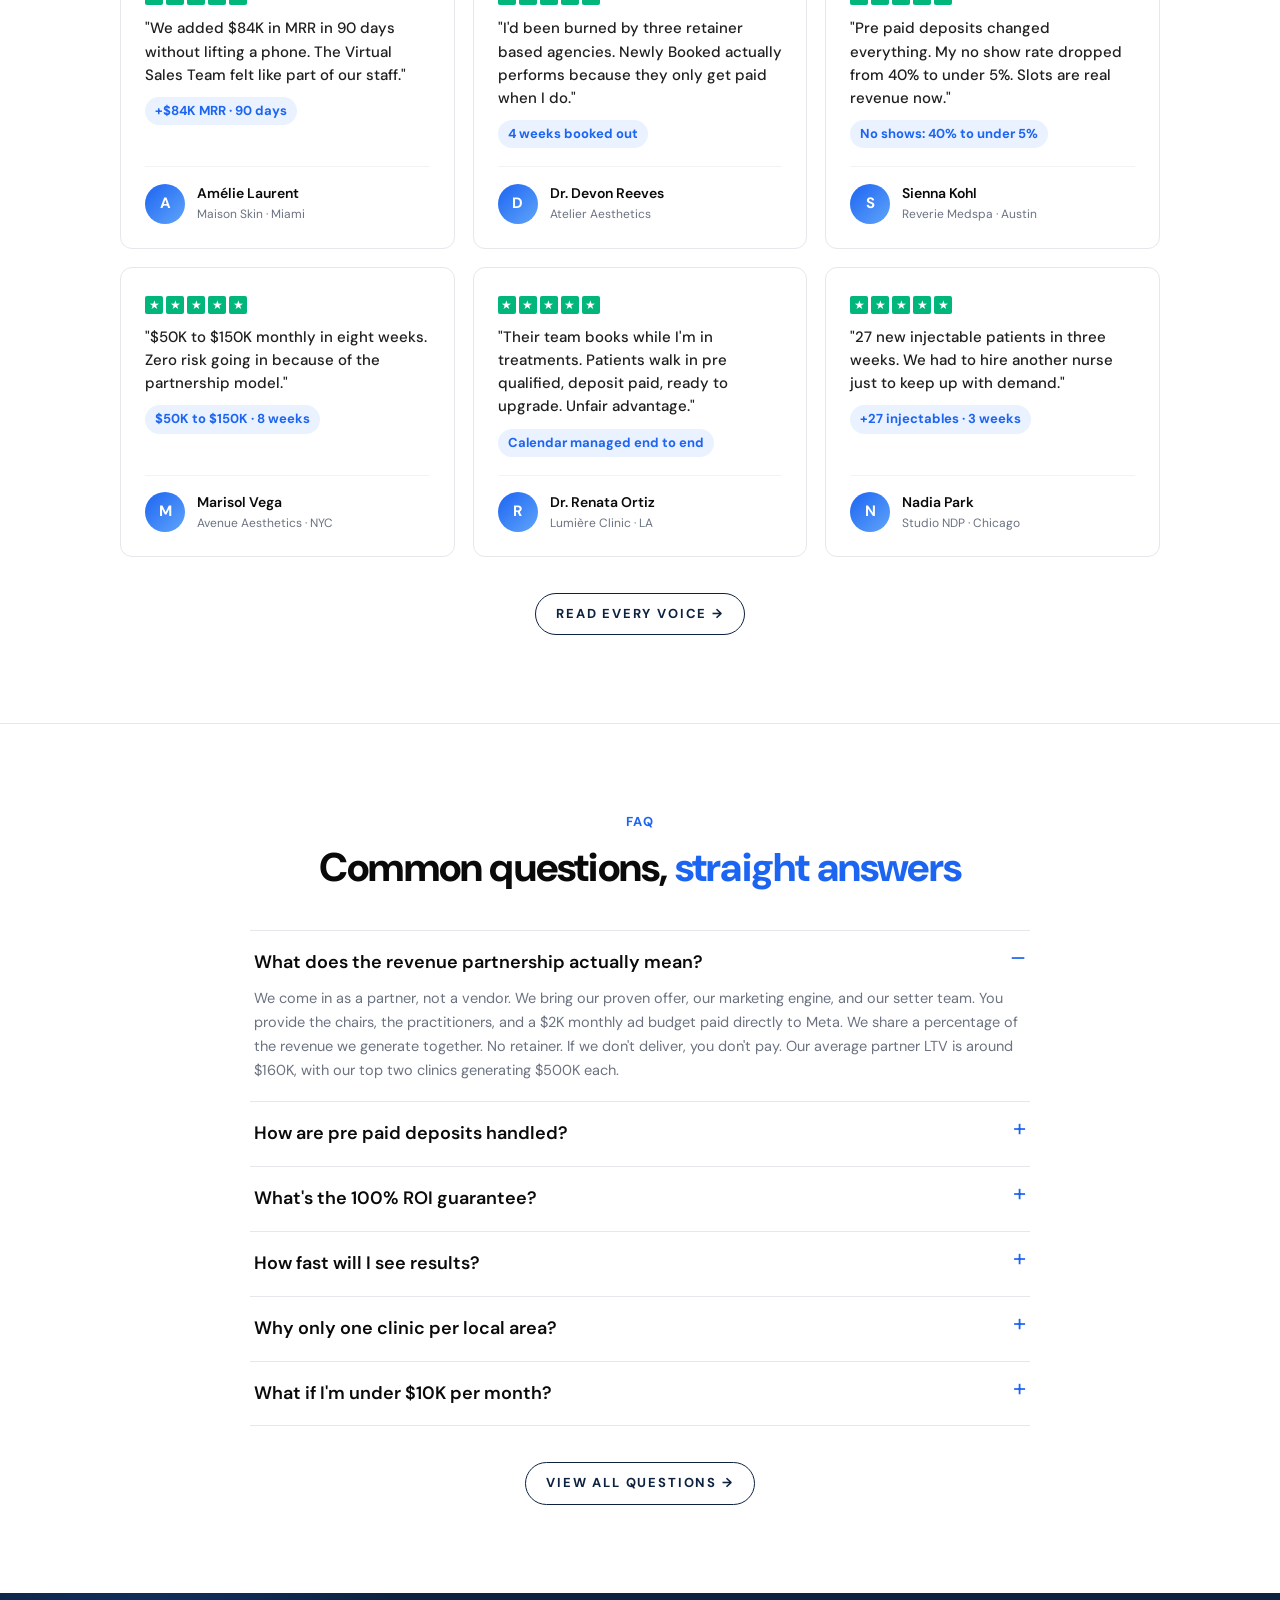
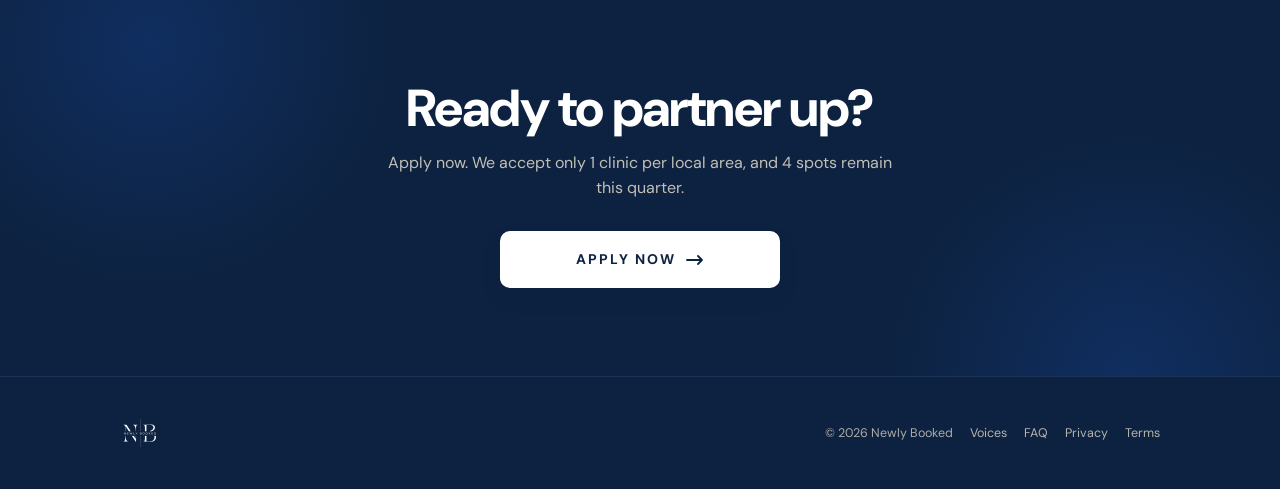
==== commit 634ff104: "Tighter subhead + comprehensive mobile optimizations" ====
--- a/apply.html
+++ b/apply.html
@@ -38,7 +38,7 @@
       Pre Paid, Booked Appointments For Your Med Spa Through A <span class="blue">Revenue Partnership</span>
     </h1>
     <p class="subhead">
-      We come in as your growth partner with a <strong>proven offer, a sales machine, and a setting team</strong> (virtual or in person) that books 20 to 50 ready to buy patients into your calendar every month. <strong>We share in your upside, never charge a retainer, and only earn when you do.</strong>
+      Your growth partner with a <strong>proven offer and setting team</strong> that books <strong>20 to 50 ready to buy patients</strong> into your calendar every month. No retainer. We only earn when you do.
     </p>
 
     <div class="proof-bar">
--- a/styles.css
+++ b/styles.css
@@ -511,3 +511,177 @@
 /* reveal */
 .reveal{opacity:0;transform:translateY(16px);transition:opacity .8s ease,transform .8s ease}
 .reveal.in{opacity:1;transform:none}
+
+/* ═══════════════════════════════════════════════
+   Mobile optimizations (phones, ≤640px)
+   ═══════════════════════════════════════════════ */
+@media(max-width:640px){
+  body{font-size:15.5px}
+  .wrap{padding:0 16px}
+
+  /* topbar — smaller, tighter */
+  .topbar{font-size:10.5px;letter-spacing:.14em;padding:9px 12px;line-height:1.35}
+
+  /* nav — slightly tighter */
+  nav.nb-nav{padding:10px 0}
+  .brand img{height:42px}
+  .nav-cta{padding:8px 14px;font-size:11px;letter-spacing:.12em}
+
+  /* hero — much tighter */
+  .hero{padding:32px 0 18px}
+  .eyebrow{font-size:10.5px;letter-spacing:.16em;padding:6px 12px;margin-bottom:14px}
+  h1.headline{font-size:32px;line-height:1.05;letter-spacing:-.02em}
+  .subhead{margin-top:14px;font-size:15px;line-height:1.5}
+  .proof-bar{
+    margin-top:20px;padding:8px 12px;gap:8px;font-size:11.5px;
+    width:100%;justify-content:space-around;
+  }
+  .proof-bar > span{padding:6px 8px;gap:6px;flex:1;justify-content:center;text-align:center}
+  .proof-bar > span + span{border-left:none}
+  .proof-bar .check{width:14px;height:14px;font-size:9px}
+
+  /* form — full bleed, less padding */
+  .form-shell{padding:18px 0 28px}
+  .form-card{border-radius:10px}
+  .form-body{padding:24px 18px 20px}
+  .progress{margin-bottom:18px;gap:4px}
+  .progress span{height:3px}
+  .q{font-size:18px;margin-bottom:5px;line-height:1.25}
+  .help{font-size:13px;margin-bottom:14px;line-height:1.5}
+  .field{margin-bottom:12px}
+  .field input,.field select,.field textarea{padding:13px 12px;border-radius:8px}
+  .field label{font-size:12px;margin-bottom:5px}
+  .opts{gap:8px}
+  .opt{padding:14px 14px;font-size:14px;border-radius:8px}
+  .opt .check{width:20px;height:20px}
+  .chips{gap:6px}
+  .chip{padding:8px 13px;font-size:13px}
+  .consent{font-size:11.5px;line-height:1.5;margin-top:10px}
+  .actions{margin-top:18px;gap:10px}
+  .cta{padding:15px 18px;font-size:13px;letter-spacing:.1em;border-radius:8px;min-height:50px}
+  .cta svg{width:16px;height:9px}
+  .back{font-size:12px;padding:8px 2px}
+  .fine{font-size:11px;margin-top:10px;line-height:1.5}
+
+  /* trustpilot */
+  .trust{padding:18px 12px 24px}
+  .trust-row{font-size:12.5px;gap:8px}
+  .trust-meta{font-size:11.5px;margin-top:8px}
+
+  /* stats — smaller numbers */
+  .stat{padding:22px 12px}
+  .stat .n{font-size:30px}
+  .stat .l{font-size:10.5px;letter-spacing:.1em;margin-top:5px}
+
+  /* band */
+  .band{padding:36px 16px}
+  .band h3{font-size:21px;line-height:1.2}
+  .band p{margin-top:8px;font-size:13.5px;line-height:1.55}
+
+  /* sections — way tighter */
+  section{padding:44px 0}
+  .section-eye{font-size:11px;letter-spacing:.16em;margin-bottom:8px}
+  h2.title{font-size:26px;line-height:1.15;letter-spacing:-.018em}
+  .sub{margin-top:10px;font-size:14.5px;line-height:1.5}
+
+  /* steps */
+  .steps{margin-top:32px;gap:12px}
+  .stepc{padding:20px 18px;border-radius:10px}
+  .stepc .num{width:32px;height:32px;font-size:14px;margin-bottom:10px;border-radius:8px}
+  .stepc h4{font-size:15.5px;margin-bottom:5px}
+  .stepc p{font-size:13.5px;line-height:1.55}
+
+  /* compare */
+  .compare{margin-top:32px;border-radius:10px}
+  .col{padding:24px 22px}
+  .col h4{font-size:16.5px;margin-bottom:12px}
+  .col li{padding:8px 0;font-size:13.5px;line-height:1.45}
+
+  /* testimonial cards */
+  .test-grid{margin-top:32px;gap:12px}
+  .test{padding:20px 18px;min-height:auto;border-radius:10px}
+  .test blockquote{font-size:14.5px;line-height:1.5}
+  .test .who{margin-top:14px;padding-top:12px;gap:10px}
+  .test .who strong{font-size:13.5px}
+  .test .who small{font-size:11px;letter-spacing:.04em}
+  .avatar{width:36px;height:36px;font-size:14px}
+  .test .result{font-size:12px;padding:3px 9px;margin-top:8px}
+  .test .stars{margin-bottom:10px}
+  .stars .star{width:15px;height:15px}
+  .stars .star::before{font-size:10px}
+
+  /* faq */
+  .faq{margin-top:24px}
+  .faq details{padding:16px 4px}
+  .faq summary{font-size:15.5px;gap:14px}
+  .faq summary::after{font-size:22px}
+  .faq details p{font-size:13.5px;margin-top:8px;line-height:1.55}
+
+  /* final */
+  .final{padding:56px 18px}
+  .final h2{font-size:30px;line-height:1.05}
+  .final p{margin:12px auto 22px;font-size:14.5px}
+  .final .cta{min-width:0;width:100%}
+
+  /* footer */
+  footer{padding:24px 0}
+  .foot{flex-direction:column;align-items:flex-start;gap:10px;font-size:11.5px}
+  .foot-links a{margin-left:0;margin-right:14px}
+
+  /* sub hero (faq, testimonials, dq, thank-you) */
+  .subhero{padding:40px 0 24px}
+  .subhero h1{font-size:36px;line-height:1.05}
+  .subhero p{margin-top:14px;font-size:14.5px;line-height:1.55}
+
+  /* center card (dq, thank-you) */
+  .center-card{margin:32px auto;padding:36px 22px;border-radius:10px}
+  .center-card h1{font-size:30px;line-height:1.05}
+  .center-card .lede{font-size:14.5px;margin-top:14px}
+  .center-card .icon{width:50px;height:50px;font-size:20px;margin-bottom:18px}
+
+  /* video frame */
+  .video-frame{margin:24px 0;border-radius:10px}
+  .video-frame .play{width:56px;height:56px}
+  .video-frame .play::after{border-width:8px 0 8px 13px;margin-left:3px}
+  .video-frame .label{bottom:12px;left:14px;font-size:12px}
+
+  /* calendar */
+  .cal{padding:18px 14px;border-radius:10px}
+  .cal-head strong{font-size:16px}
+  .cal-nav{padding:5px 11px;font-size:11px}
+  .cal-grid{gap:4px}
+  .day{font-size:12px;border-radius:6px}
+  .slots{gap:6px}
+  .slot{padding:10px;font-size:12px}
+
+  /* exit popup */
+  .exit-overlay{padding:12px;align-items:flex-start}
+  .exit-card{margin:12px auto;border-radius:12px}
+  .exit-head{padding:28px 22px 24px;border-radius:11px 11px 0 0}
+  .exit-head h3{font-size:22px;line-height:1.15}
+  .exit-head p{margin-top:8px;font-size:13px}
+  .exit-tag{font-size:10px;letter-spacing:.22em}
+  .exit-close{top:10px;right:10px;width:30px;height:30px;font-size:18px}
+  .exit-card .form-body{padding:22px 18px 18px}
+
+  /* sticky cta */
+  .sticky-cta{padding:11px 14px calc(11px + env(safe-area-inset-bottom));gap:10px}
+  .sticky-cta strong{font-size:14px}
+  .sticky-cta a{padding:9px 14px;font-size:10.5px;letter-spacing:.14em;border-radius:6px}
+
+  /* text-cta */
+  .text-cta{padding:9px 16px;font-size:11.5px;letter-spacing:.12em}
+
+  /* callout */
+  .callout{margin-top:32px;padding:24px 20px;border-radius:10px}
+  .callout h3{font-size:17px;margin-bottom:8px}
+  .callout p{font-size:13.5px;line-height:1.6}
+}
+
+/* very small phones (≤380px) */
+@media(max-width:380px){
+  h1.headline{font-size:28px}
+  .opt{font-size:13.5px;padding:13px 13px}
+  .chip{padding:7px 11px;font-size:12.5px}
+  .form-body{padding:20px 14px 18px}
+}
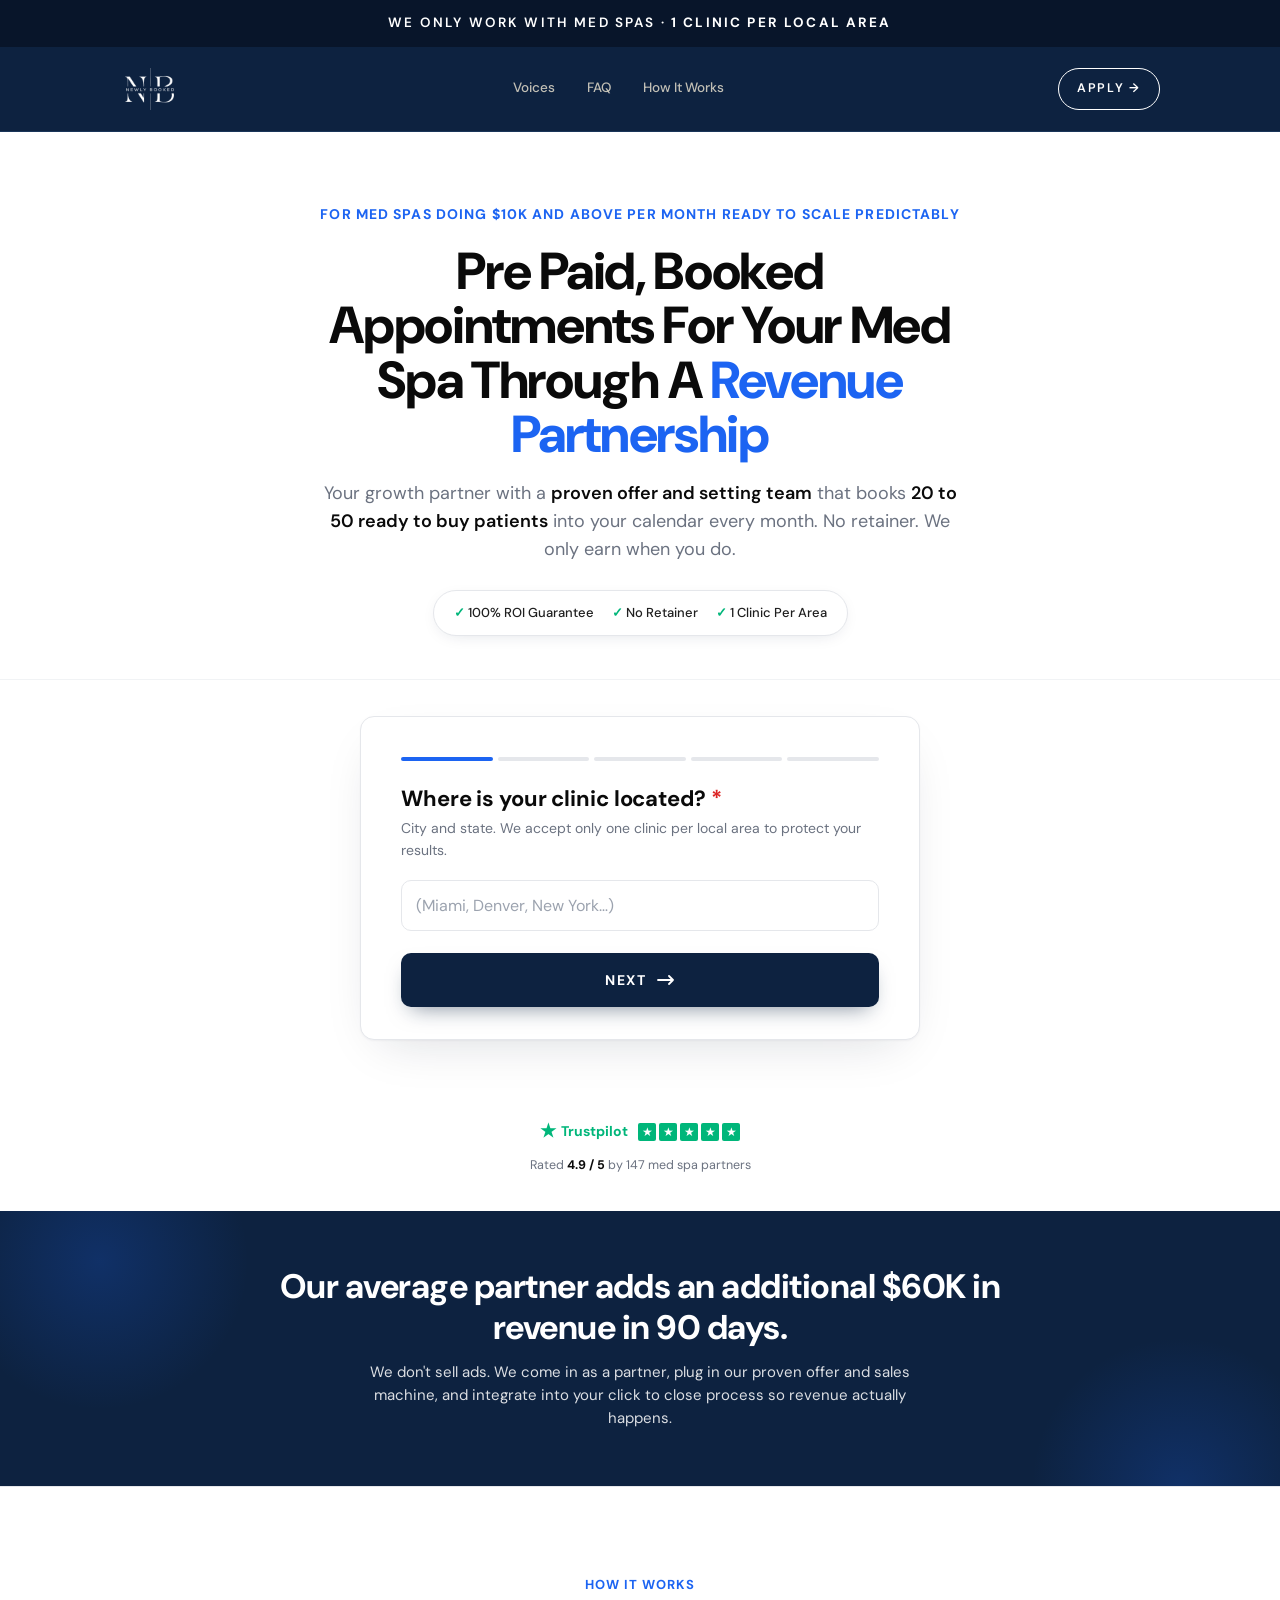
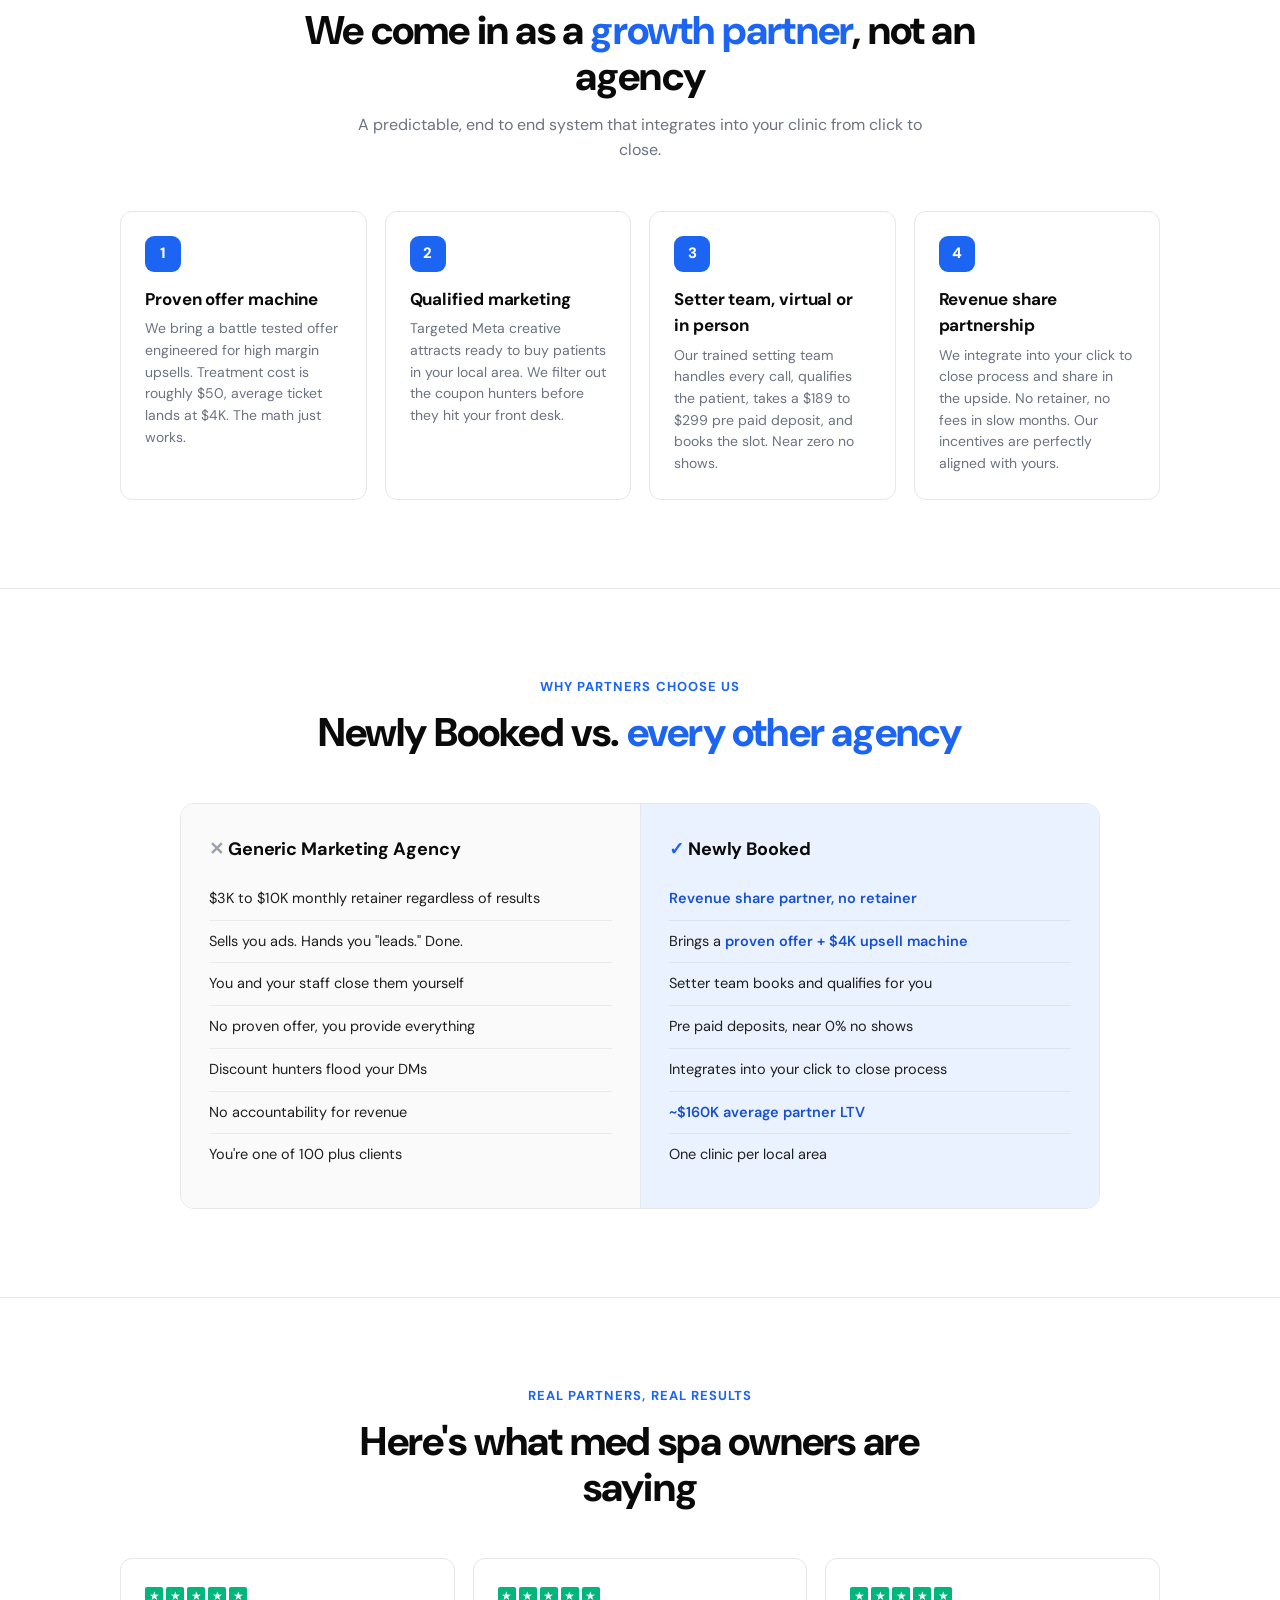
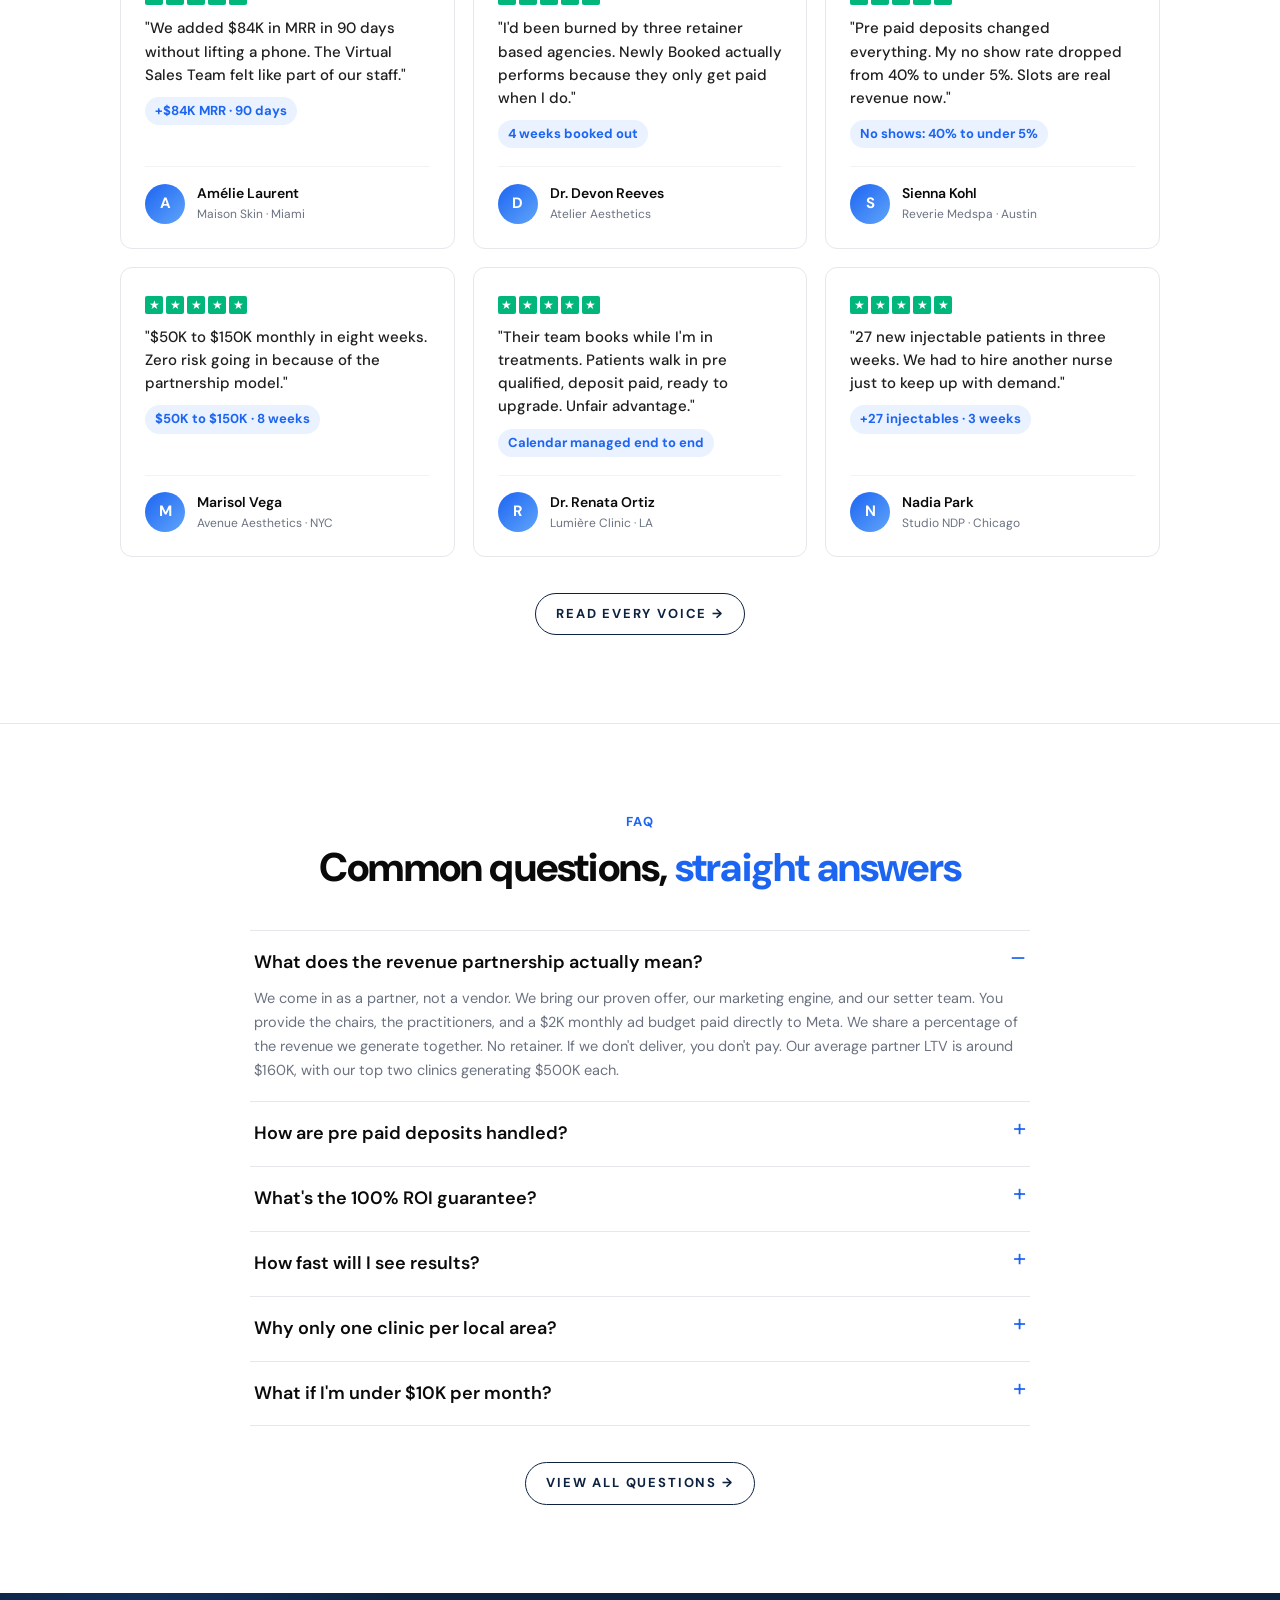
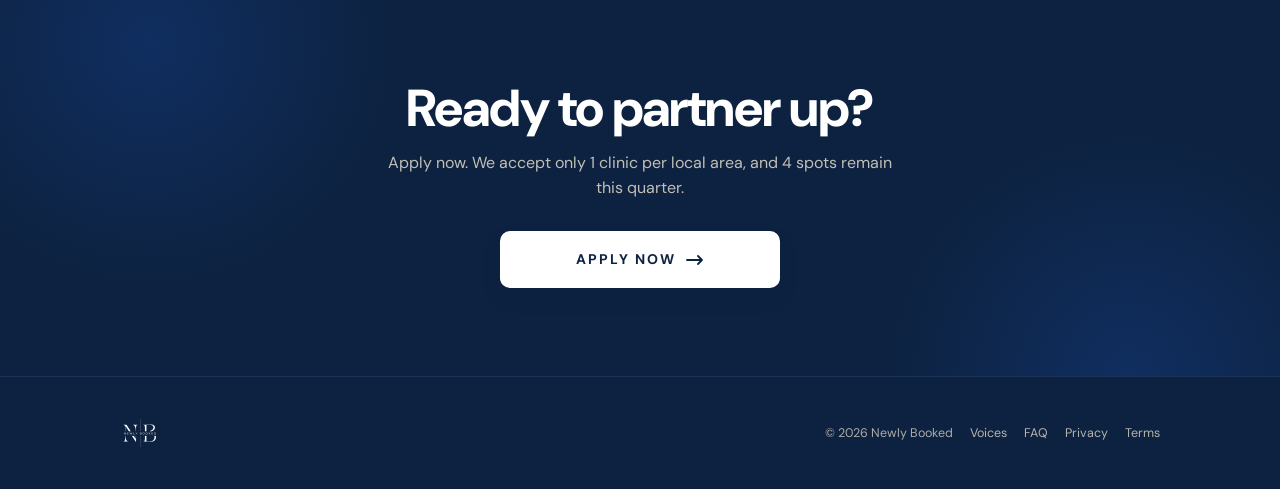
==== commit b0410939: "Cache-bust styles + scripts (v=3) so latest CSS always loads" ====
--- a/apply.html
+++ b/apply.html
@@ -10,7 +10,7 @@
 <link rel="preconnect" href="https://fonts.googleapis.com">
 <link rel="preconnect" href="https://fonts.gstatic.com" crossorigin>
 <link href="https://fonts.googleapis.com/css2?family=DM+Sans:wght@400;500;600;700;800&display=swap" rel="stylesheet">
-<link rel="stylesheet" href="styles.css">
+<link rel="stylesheet" href="styles.css?v=3">
 </head>
 <body>
 
@@ -564,6 +564,6 @@
   </div>
 </div>
 
-<script src="app.js"></script>
+<script src="app.js?v=3"></script>
 </body>
 </html>
--- a/styles.css
+++ b/styles.css
@@ -20,8 +20,8 @@
   --navy:#0d2240;
   --navy-2:#08152a;
   --navy-soft:#1a3559;
-  --cream:#f5ecd6;
-  --cream-soft:#faf6ec;
+  --cream:#ffffff;
+  --cream-soft:#ffffff;
   --gold:#ffffff;
   --font:'DM Sans','-apple-system',BlinkMacSystemFont,'Segoe UI',sans-serif;
 }
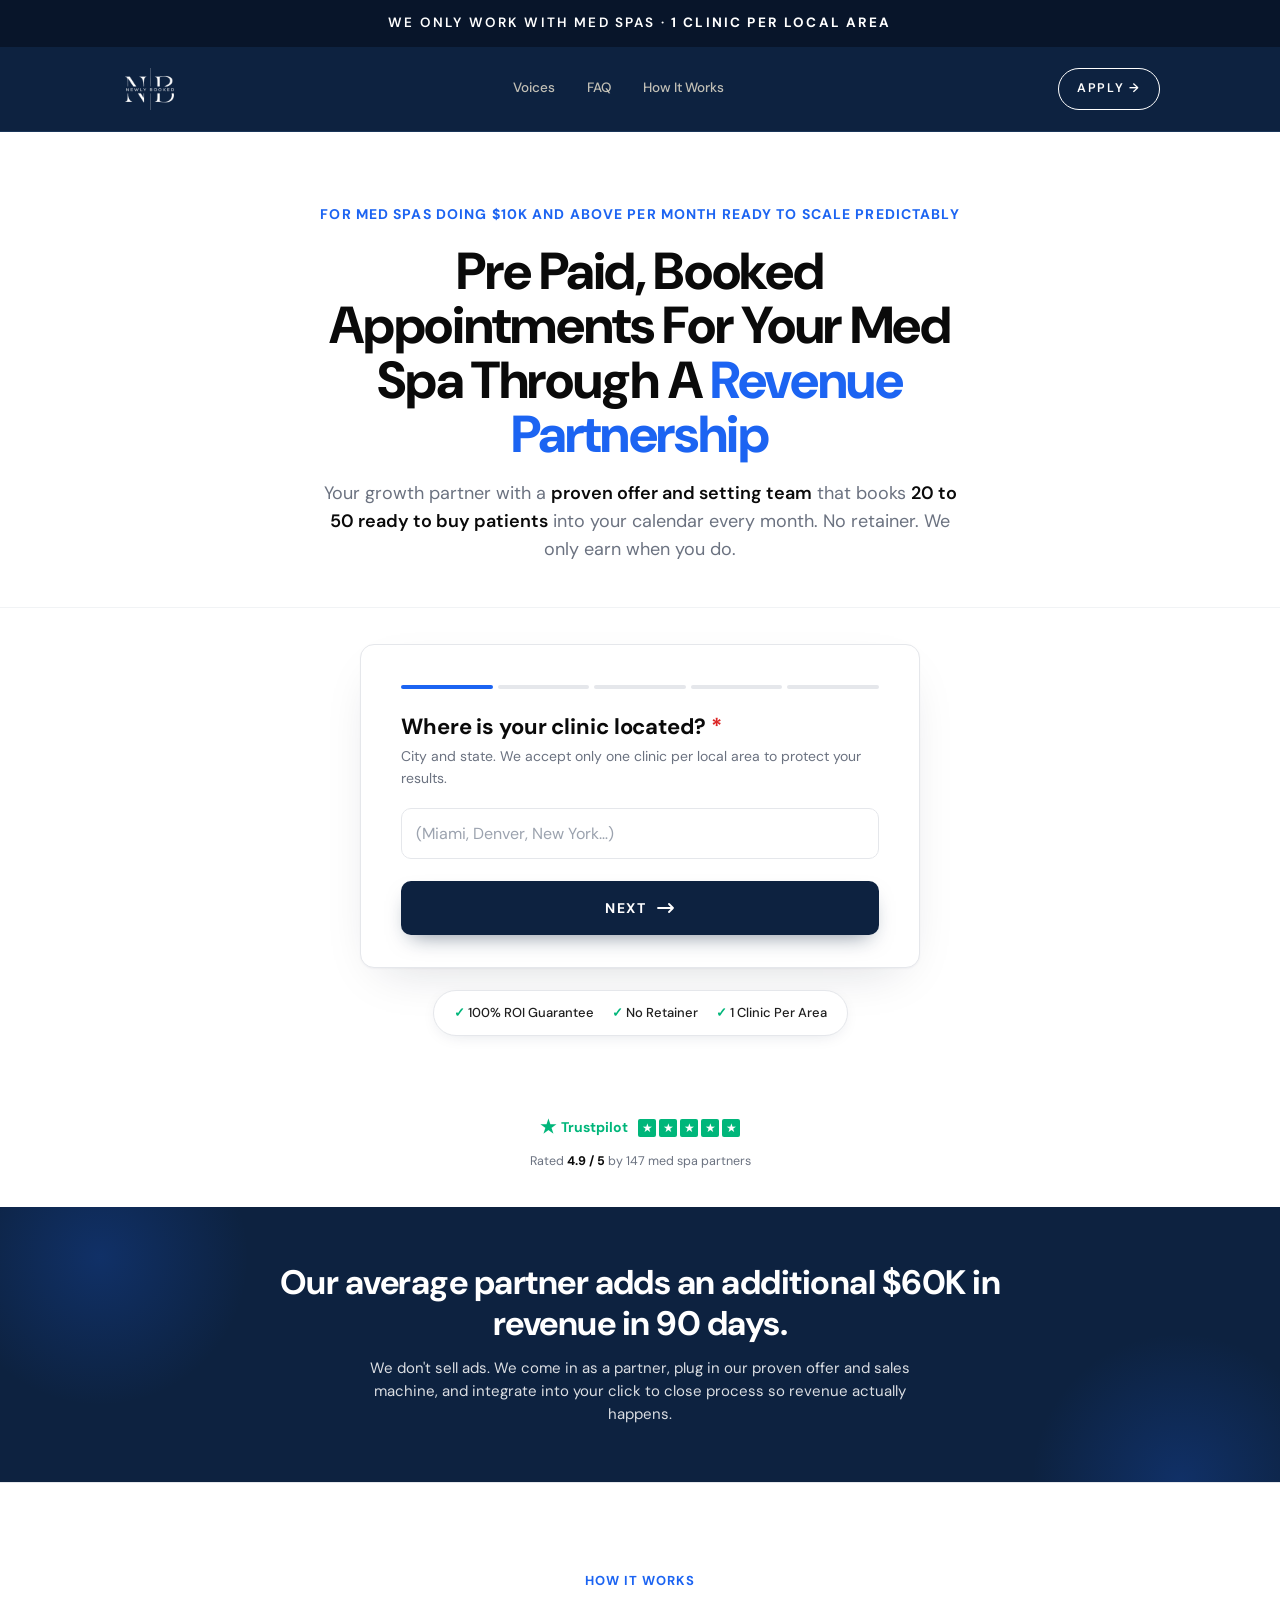
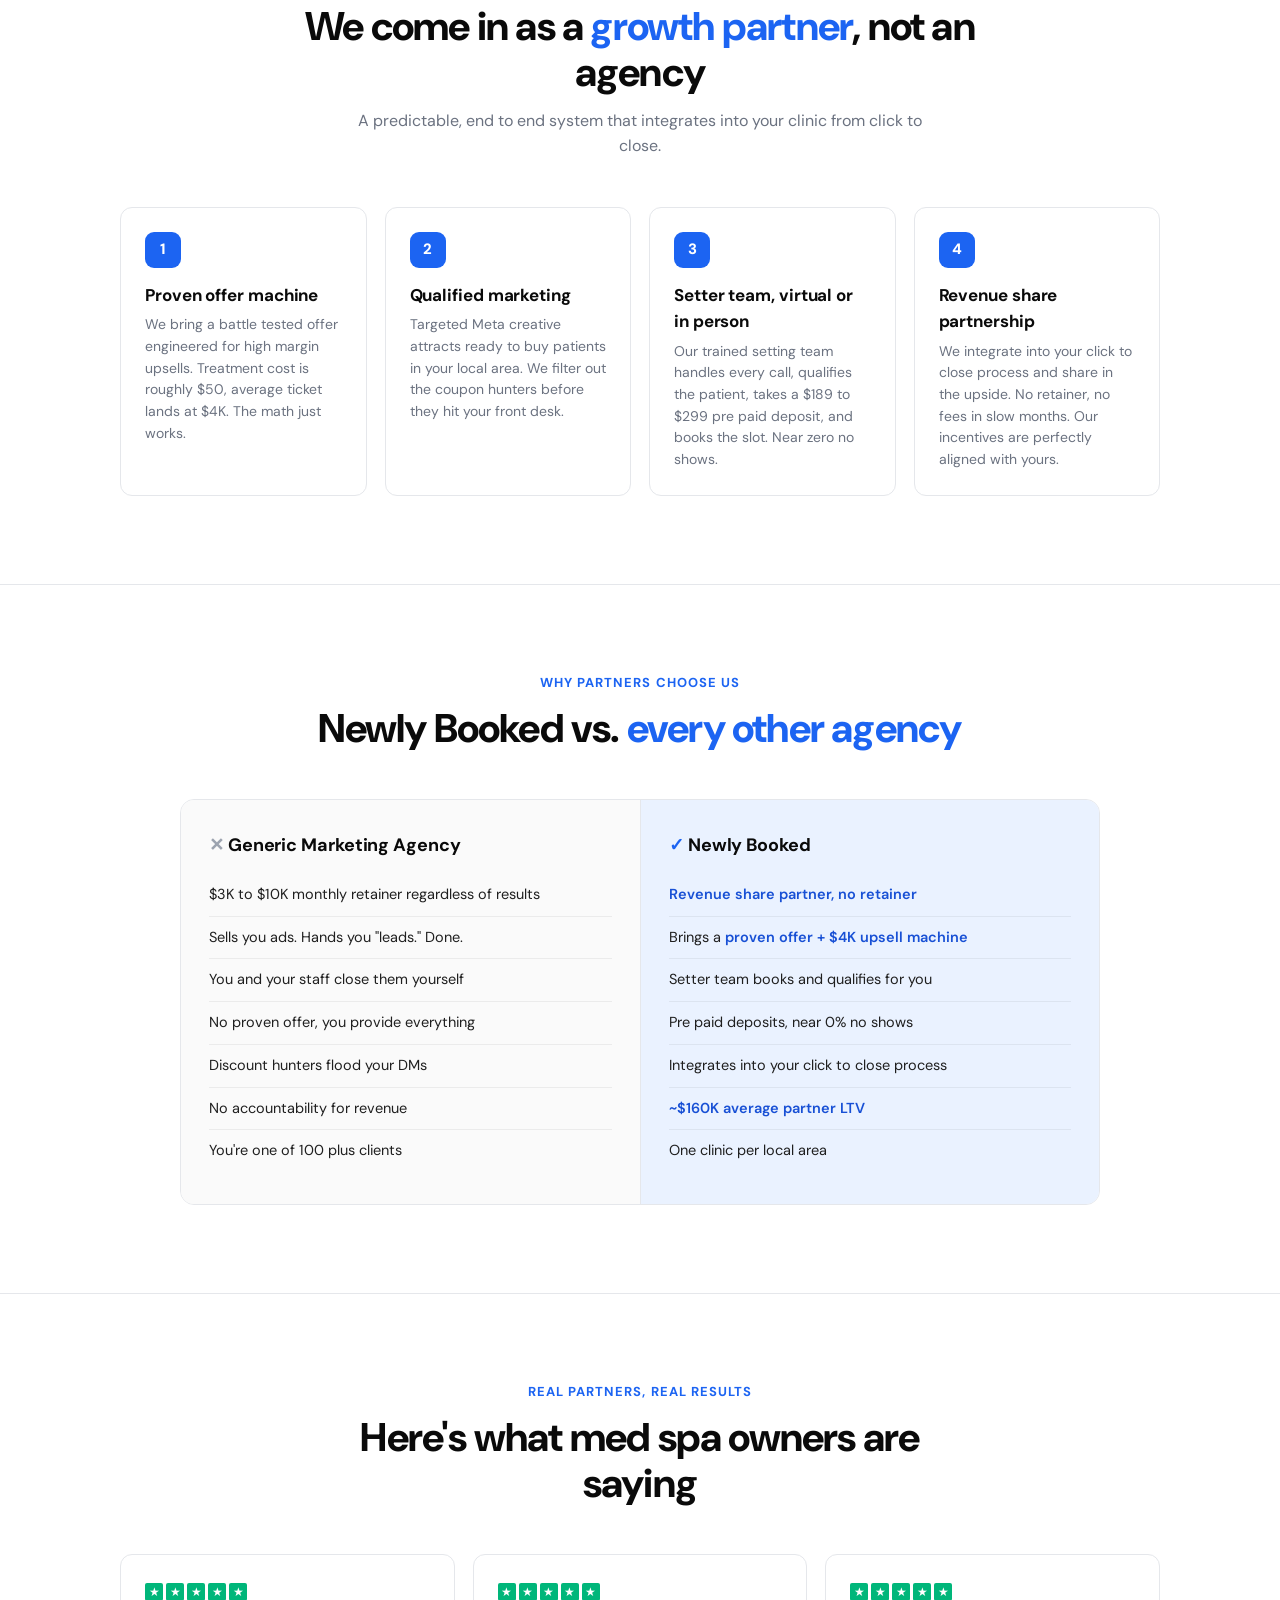
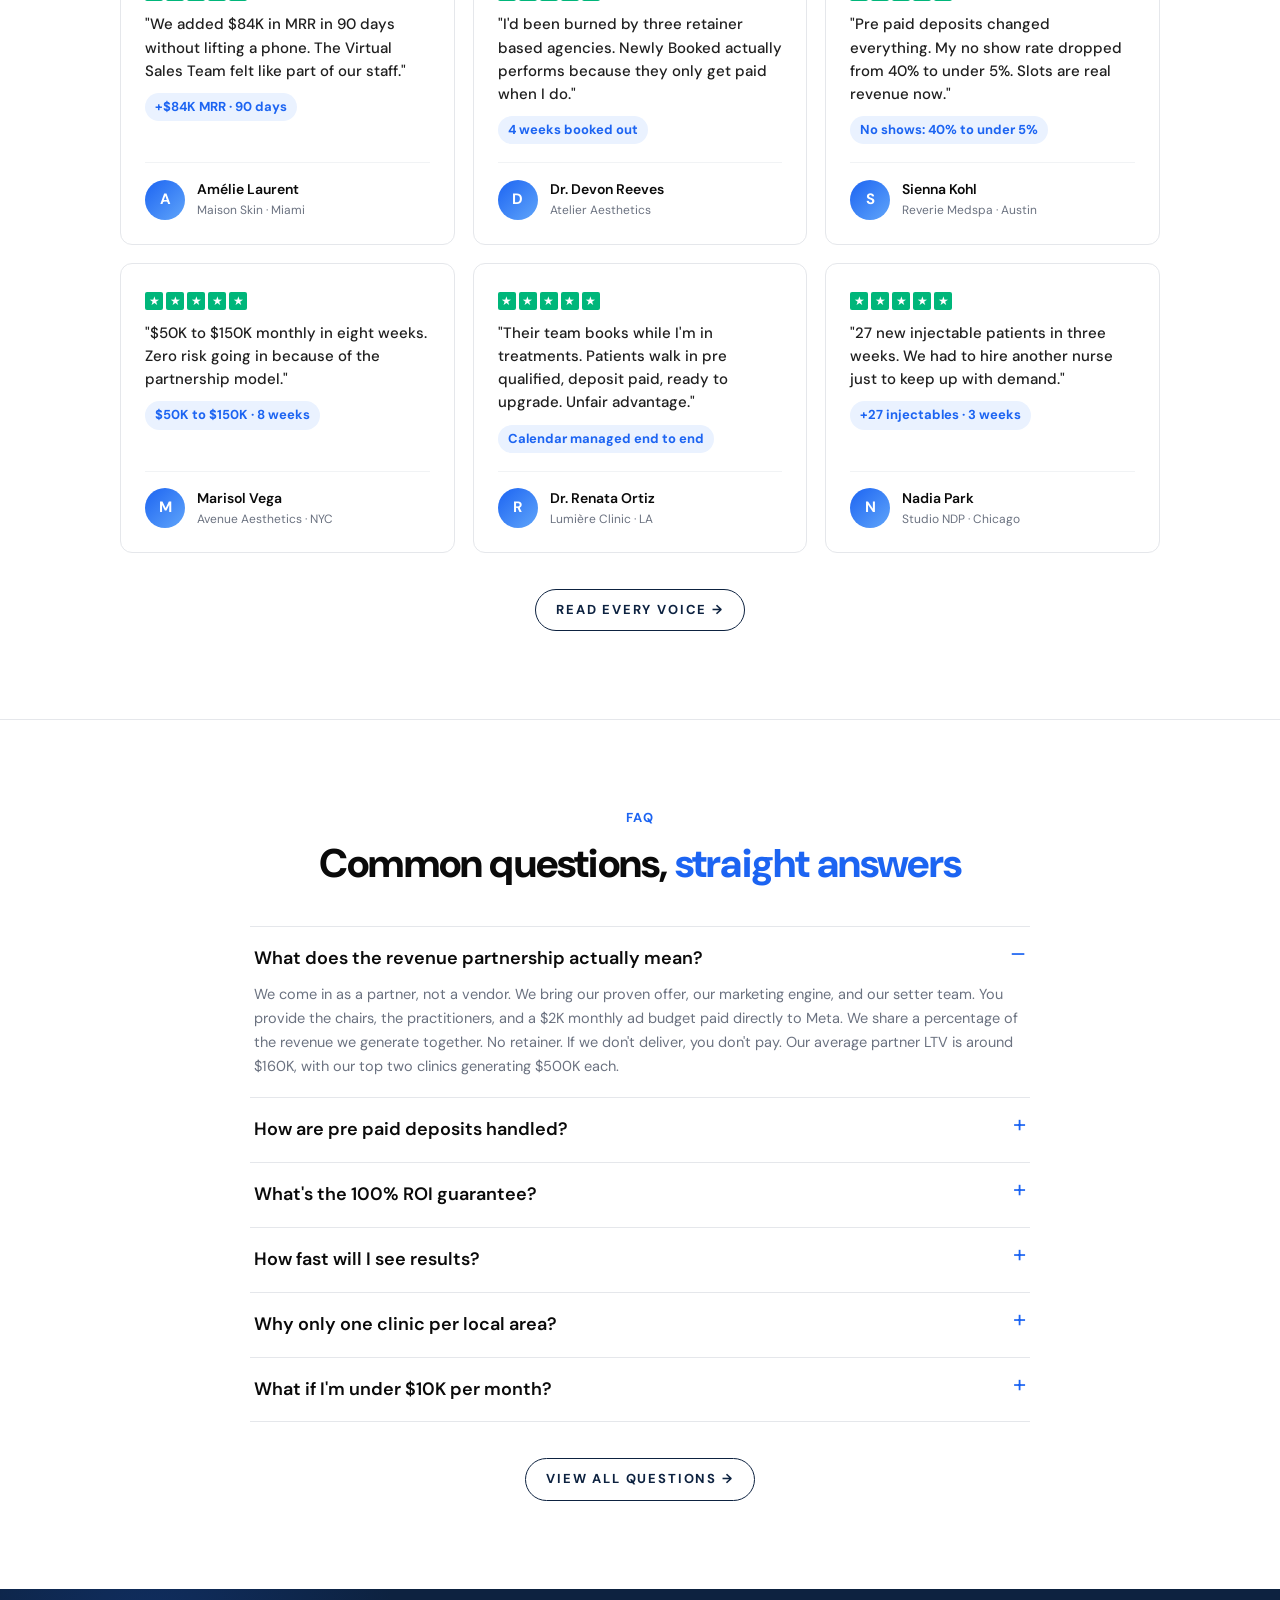
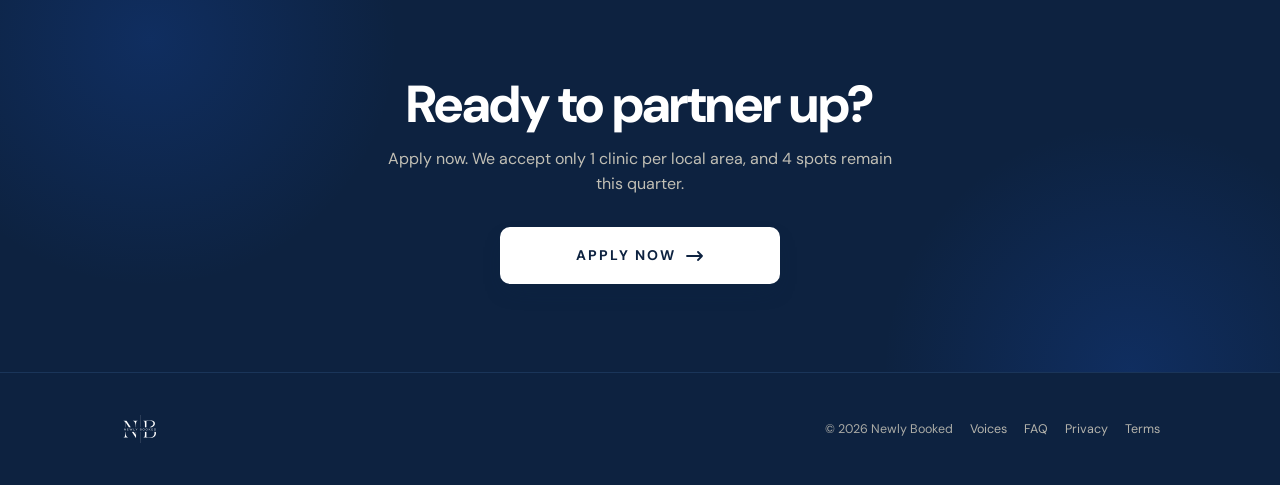
==== commit 8a66fc6a: "Move proof-bar (ROI/Retainer/Clinic) from hero to under form; bump cache to v4" ====
--- a/apply.html
+++ b/apply.html
@@ -10,7 +10,7 @@
 <link rel="preconnect" href="https://fonts.googleapis.com">
 <link rel="preconnect" href="https://fonts.gstatic.com" crossorigin>
 <link href="https://fonts.googleapis.com/css2?family=DM+Sans:wght@400;500;600;700;800&display=swap" rel="stylesheet">
-<link rel="stylesheet" href="styles.css?v=3">
+<link rel="stylesheet" href="styles.css?v=4">
 </head>
 <body>
 
@@ -40,12 +40,6 @@
     <p class="subhead">
       Your growth partner with a <strong>proven offer and setting team</strong> that books <strong>20 to 50 ready to buy patients</strong> into your calendar every month. No retainer. We only earn when you do.
     </p>
-
-    <div class="proof-bar">
-      <span><span class="check">✓</span> 100% ROI Guarantee</span>
-      <span><span class="check">✓</span> No Retainer</span>
-      <span><span class="check">✓</span> 1 Clinic Per Area</span>
-    </div>
   </div>
 </section>
 
@@ -207,6 +201,14 @@
           </div>
 
         </form>
+      </div>
+    </div>
+
+    <div class="proof-bar-wrap">
+      <div class="proof-bar proof-bar-form">
+        <span><span class="check">✓</span> 100% ROI Guarantee</span>
+        <span><span class="check">✓</span> No Retainer</span>
+        <span><span class="check">✓</span> 1 Clinic Per Area</span>
       </div>
     </div>
   </div>
@@ -564,6 +566,6 @@
   </div>
 </div>
 
-<script src="app.js?v=3"></script>
+<script src="app.js?v=4"></script>
 </body>
 </html>
--- a/styles.css
+++ b/styles.css
@@ -109,6 +109,8 @@
   box-shadow:0 4px 18px -8px rgba(13,34,64,.18);
 }
 .proof-bar .check{color:var(--green);font-weight:800}
+.proof-bar-wrap{text-align:center;margin:22px auto 0;max-width:560px;padding:0 18px}
+.proof-bar-form{margin-top:0}
 
 /* ── FORM ───────────────────────────────── */
 .form-shell{padding:28px 0 36px;background:#fff}
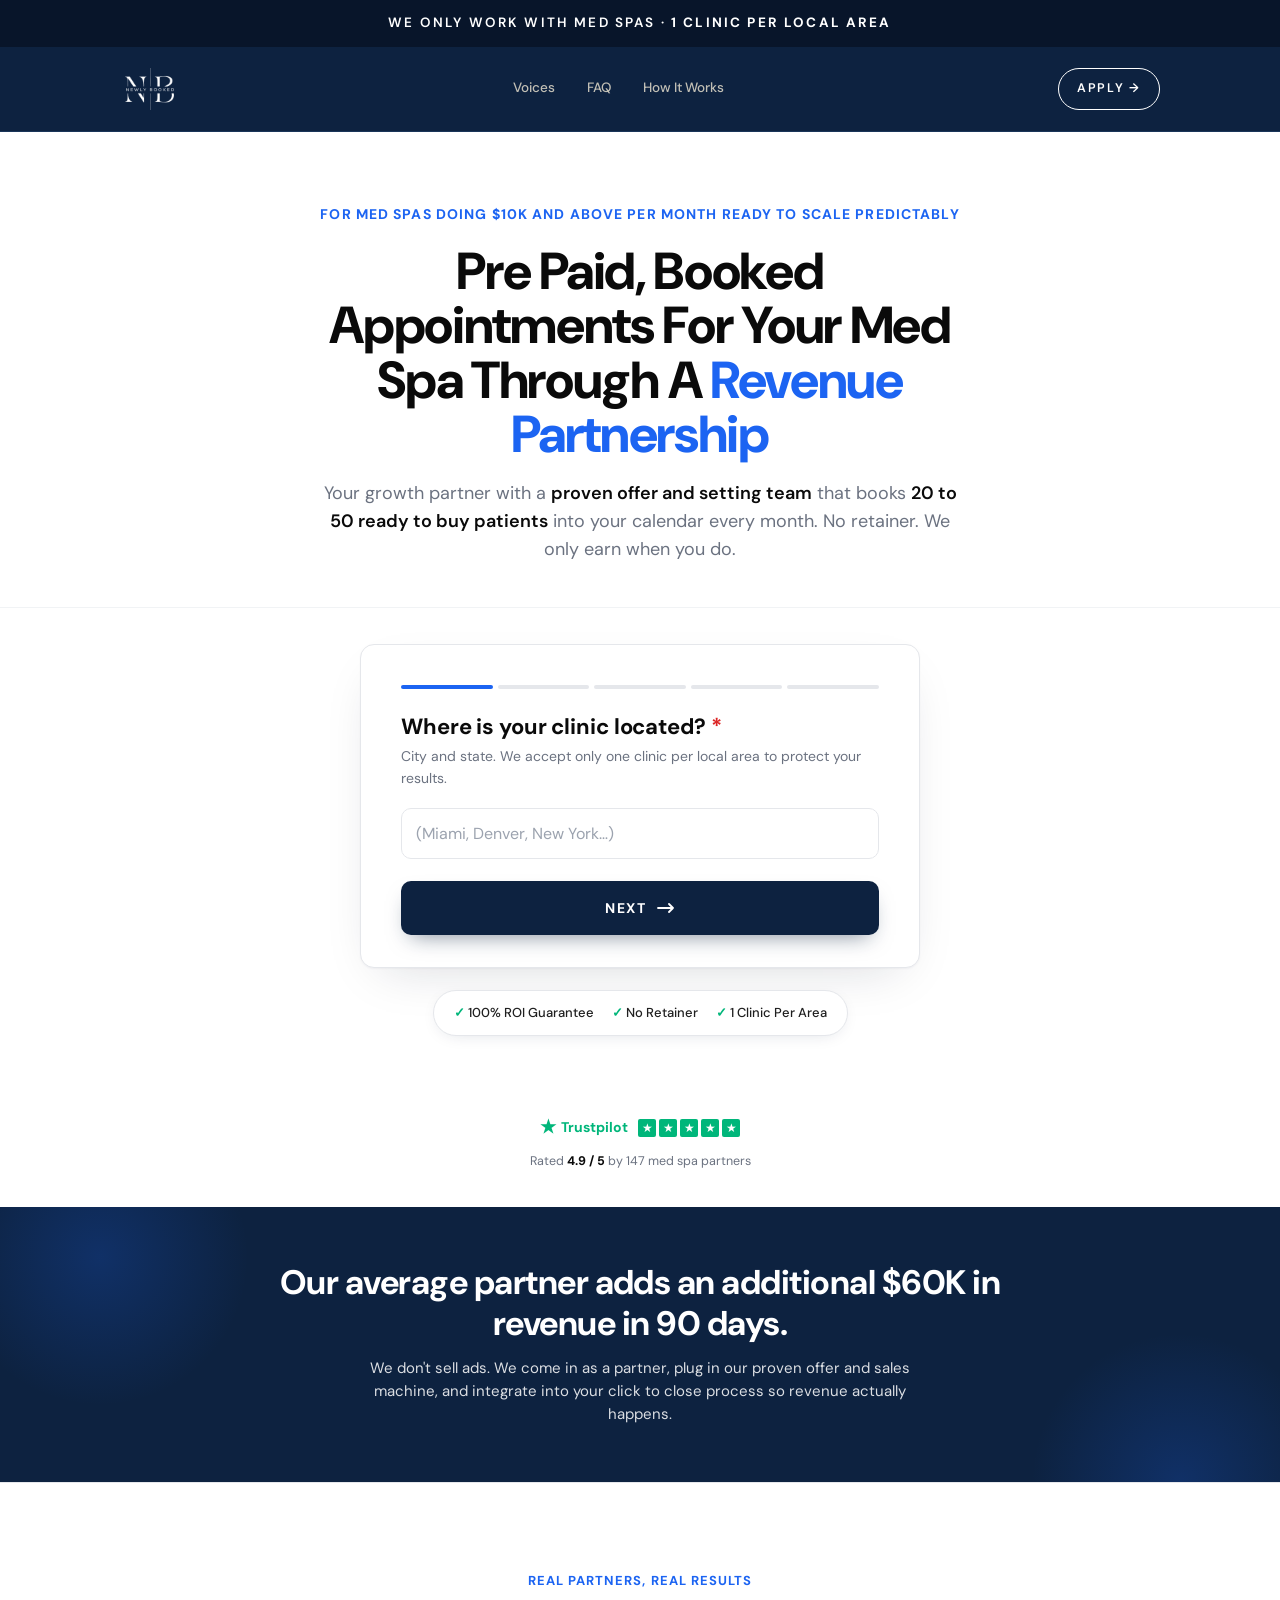
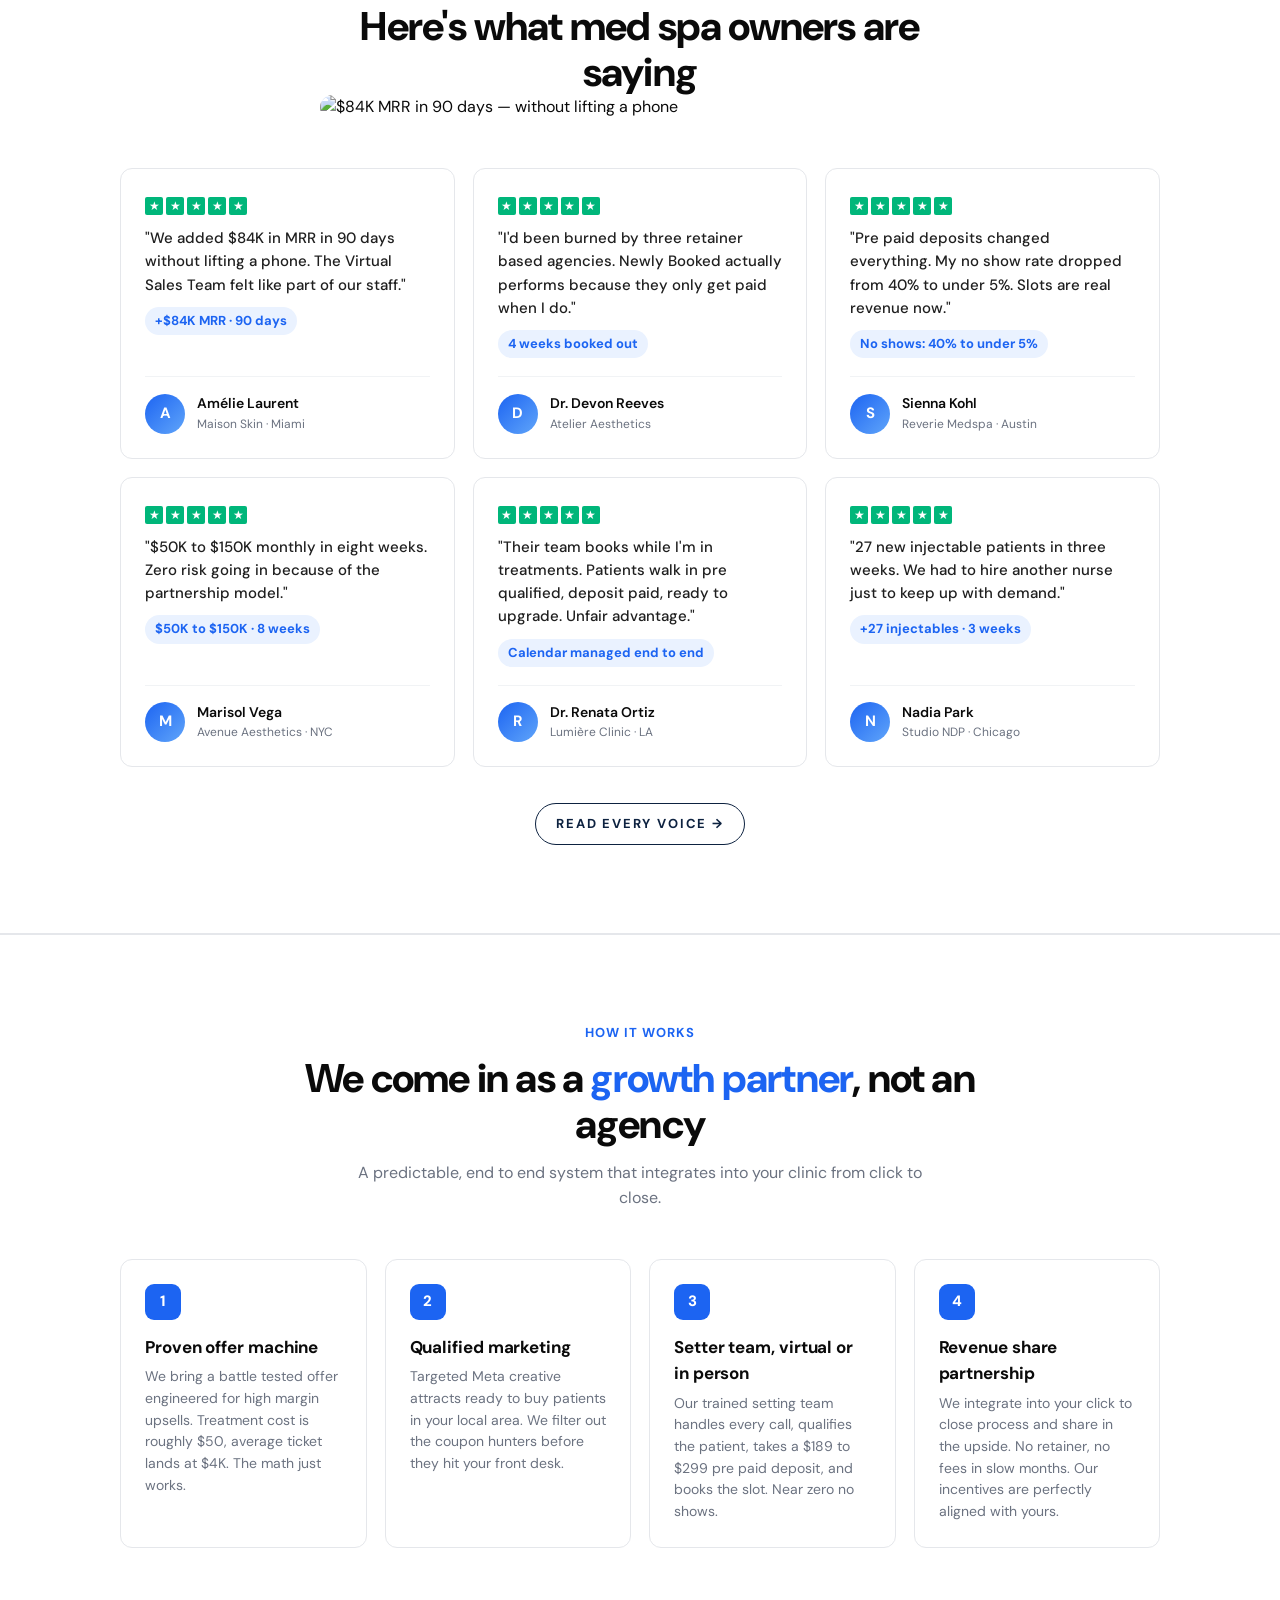
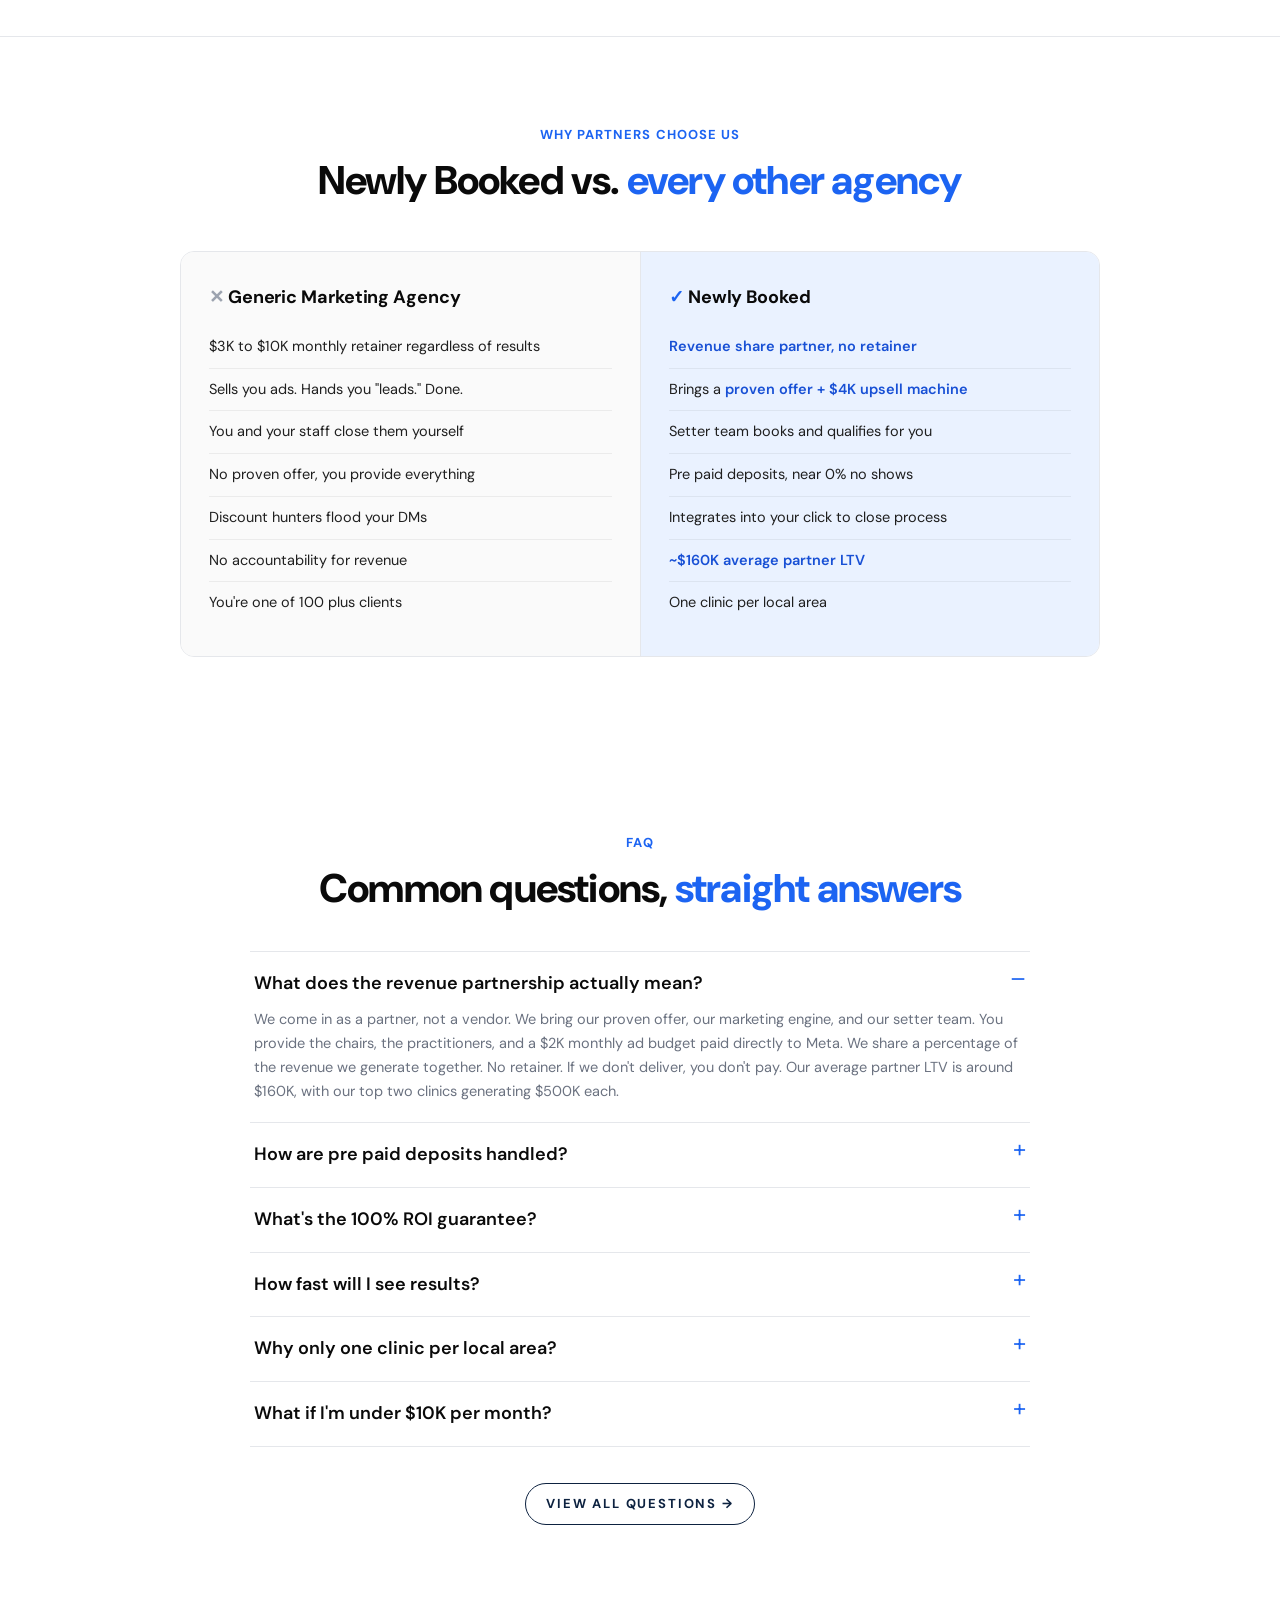
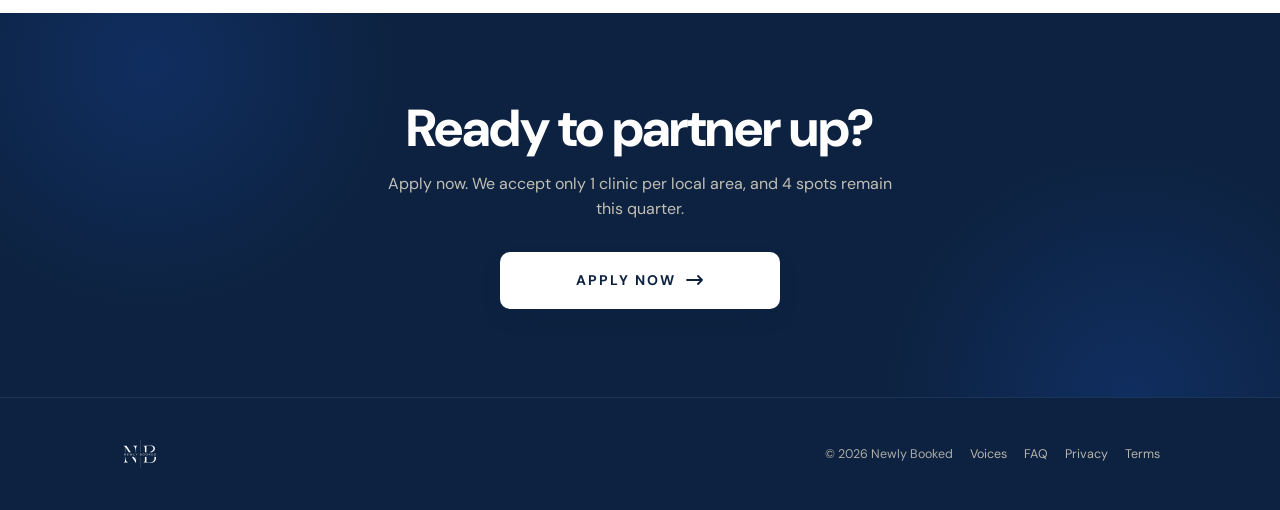
==== commit bd8ff3ac: "Add testimonial image; move testimonials above How It Works" ====
--- a/apply.html
+++ b/apply.html
@@ -10,7 +10,7 @@
 <link rel="preconnect" href="https://fonts.googleapis.com">
 <link rel="preconnect" href="https://fonts.gstatic.com" crossorigin>
 <link href="https://fonts.googleapis.com/css2?family=DM+Sans:wght@400;500;600;700;800&display=swap" rel="stylesheet">
-<link rel="stylesheet" href="styles.css?v=4">
+<link rel="stylesheet" href="styles.css?v=5">
 </head>
 <body>
 
@@ -231,6 +231,78 @@
   <p>We don't sell ads. We come in as a partner, plug in our proven offer and sales machine, and integrate into your click to close process so revenue actually happens.</p>
 </div>
 
+<!-- TESTIMONIALS -->
+<section style="background:#fff;border-top:1px solid var(--line);border-bottom:1px solid var(--line)">
+  <div class="wrap">
+    <div class="section-eye">Real Partners, Real Results</div>
+    <h2 class="title">Here's what med spa owners are saying</h2>
+
+    <div style="max-width:640px;margin:0 auto 36px">
+      <img src="testimonial-84k.png?v=1" alt="$84K MRR in 90 days — without lifting a phone" style="width:100%;height:auto;display:block;border-radius:14px;box-shadow:0 18px 40px -22px rgba(11,30,67,.35)">
+    </div>
+
+    <div class="test-grid">
+      <figure class="test">
+        <div>
+          <div class="stars"><span class="star"></span><span class="star"></span><span class="star"></span><span class="star"></span><span class="star"></span></div>
+          <blockquote>"We added $84K in MRR in 90 days without lifting a phone. The Virtual Sales Team felt like part of our staff."</blockquote>
+          <span class="result">+$84K MRR · 90 days</span>
+        </div>
+        <figcaption class="who"><div class="avatar">A</div><div><strong>Amélie Laurent</strong><small>Maison Skin · Miami</small></div></figcaption>
+      </figure>
+
+      <figure class="test">
+        <div>
+          <div class="stars"><span class="star"></span><span class="star"></span><span class="star"></span><span class="star"></span><span class="star"></span></div>
+          <blockquote>"I'd been burned by three retainer based agencies. Newly Booked actually performs because they only get paid when I do."</blockquote>
+          <span class="result">4 weeks booked out</span>
+        </div>
+        <figcaption class="who"><div class="avatar">D</div><div><strong>Dr. Devon Reeves</strong><small>Atelier Aesthetics</small></div></figcaption>
+      </figure>
+
+      <figure class="test">
+        <div>
+          <div class="stars"><span class="star"></span><span class="star"></span><span class="star"></span><span class="star"></span><span class="star"></span></div>
+          <blockquote>"Pre paid deposits changed everything. My no show rate dropped from 40% to under 5%. Slots are real revenue now."</blockquote>
+          <span class="result">No shows: 40% to under 5%</span>
+        </div>
+        <figcaption class="who"><div class="avatar">S</div><div><strong>Sienna Kohl</strong><small>Reverie Medspa · Austin</small></div></figcaption>
+      </figure>
+
+      <figure class="test">
+        <div>
+          <div class="stars"><span class="star"></span><span class="star"></span><span class="star"></span><span class="star"></span><span class="star"></span></div>
+          <blockquote>"$50K to $150K monthly in eight weeks. Zero risk going in because of the partnership model."</blockquote>
+          <span class="result">$50K to $150K · 8 weeks</span>
+        </div>
+        <figcaption class="who"><div class="avatar">M</div><div><strong>Marisol Vega</strong><small>Avenue Aesthetics · NYC</small></div></figcaption>
+      </figure>
+
+      <figure class="test">
+        <div>
+          <div class="stars"><span class="star"></span><span class="star"></span><span class="star"></span><span class="star"></span><span class="star"></span></div>
+          <blockquote>"Their team books while I'm in treatments. Patients walk in pre qualified, deposit paid, ready to upgrade. Unfair advantage."</blockquote>
+          <span class="result">Calendar managed end to end</span>
+        </div>
+        <figcaption class="who"><div class="avatar">R</div><div><strong>Dr. Renata Ortiz</strong><small>Lumière Clinic · LA</small></div></figcaption>
+      </figure>
+
+      <figure class="test">
+        <div>
+          <div class="stars"><span class="star"></span><span class="star"></span><span class="star"></span><span class="star"></span><span class="star"></span></div>
+          <blockquote>"27 new injectable patients in three weeks. We had to hire another nurse just to keep up with demand."</blockquote>
+          <span class="result">+27 injectables · 3 weeks</span>
+        </div>
+        <figcaption class="who"><div class="avatar">N</div><div><strong>Nadia Park</strong><small>Studio NDP · Chicago</small></div></figcaption>
+      </figure>
+    </div>
+
+    <div style="text-align:center;margin-top:36px">
+      <a href="testimonials.html" class="text-cta">Read every voice &rarr;</a>
+    </div>
+  </div>
+</section>
+
 <!-- HOW IT WORKS -->
 <section id="how" style="background:#fff;border-top:1px solid var(--line);border-bottom:1px solid var(--line)">
   <div class="wrap">
@@ -294,74 +366,6 @@
           <li>One clinic per local area</li>
         </ul>
       </div>
-    </div>
-  </div>
-</section>
-
-<!-- TESTIMONIALS -->
-<section style="background:#fff;border-top:1px solid var(--line);border-bottom:1px solid var(--line)">
-  <div class="wrap">
-    <div class="section-eye">Real Partners, Real Results</div>
-    <h2 class="title">Here's what med spa owners are saying</h2>
-
-    <div class="test-grid">
-      <figure class="test">
-        <div>
-          <div class="stars"><span class="star"></span><span class="star"></span><span class="star"></span><span class="star"></span><span class="star"></span></div>
-          <blockquote>"We added $84K in MRR in 90 days without lifting a phone. The Virtual Sales Team felt like part of our staff."</blockquote>
-          <span class="result">+$84K MRR · 90 days</span>
-        </div>
-        <figcaption class="who"><div class="avatar">A</div><div><strong>Amélie Laurent</strong><small>Maison Skin · Miami</small></div></figcaption>
-      </figure>
-
-      <figure class="test">
-        <div>
-          <div class="stars"><span class="star"></span><span class="star"></span><span class="star"></span><span class="star"></span><span class="star"></span></div>
-          <blockquote>"I'd been burned by three retainer based agencies. Newly Booked actually performs because they only get paid when I do."</blockquote>
-          <span class="result">4 weeks booked out</span>
-        </div>
-        <figcaption class="who"><div class="avatar">D</div><div><strong>Dr. Devon Reeves</strong><small>Atelier Aesthetics</small></div></figcaption>
-      </figure>
-
-      <figure class="test">
-        <div>
-          <div class="stars"><span class="star"></span><span class="star"></span><span class="star"></span><span class="star"></span><span class="star"></span></div>
-          <blockquote>"Pre paid deposits changed everything. My no show rate dropped from 40% to under 5%. Slots are real revenue now."</blockquote>
-          <span class="result">No shows: 40% to under 5%</span>
-        </div>
-        <figcaption class="who"><div class="avatar">S</div><div><strong>Sienna Kohl</strong><small>Reverie Medspa · Austin</small></div></figcaption>
-      </figure>
-
-      <figure class="test">
-        <div>
-          <div class="stars"><span class="star"></span><span class="star"></span><span class="star"></span><span class="star"></span><span class="star"></span></div>
-          <blockquote>"$50K to $150K monthly in eight weeks. Zero risk going in because of the partnership model."</blockquote>
-          <span class="result">$50K to $150K · 8 weeks</span>
-        </div>
-        <figcaption class="who"><div class="avatar">M</div><div><strong>Marisol Vega</strong><small>Avenue Aesthetics · NYC</small></div></figcaption>
-      </figure>
-
-      <figure class="test">
-        <div>
-          <div class="stars"><span class="star"></span><span class="star"></span><span class="star"></span><span class="star"></span><span class="star"></span></div>
-          <blockquote>"Their team books while I'm in treatments. Patients walk in pre qualified, deposit paid, ready to upgrade. Unfair advantage."</blockquote>
-          <span class="result">Calendar managed end to end</span>
-        </div>
-        <figcaption class="who"><div class="avatar">R</div><div><strong>Dr. Renata Ortiz</strong><small>Lumière Clinic · LA</small></div></figcaption>
-      </figure>
-
-      <figure class="test">
-        <div>
-          <div class="stars"><span class="star"></span><span class="star"></span><span class="star"></span><span class="star"></span><span class="star"></span></div>
-          <blockquote>"27 new injectable patients in three weeks. We had to hire another nurse just to keep up with demand."</blockquote>
-          <span class="result">+27 injectables · 3 weeks</span>
-        </div>
-        <figcaption class="who"><div class="avatar">N</div><div><strong>Nadia Park</strong><small>Studio NDP · Chicago</small></div></figcaption>
-      </figure>
-    </div>
-
-    <div style="text-align:center;margin-top:36px">
-      <a href="testimonials.html" class="text-cta">Read every voice &rarr;</a>
     </div>
   </div>
 </section>
--- a/styles.css
+++ b/styles.css
@@ -383,7 +383,8 @@
 .final .cta{display:inline-flex;width:auto;min-width:280px;background:#fff;color:var(--navy)}
 .final .cta:hover{background:var(--blue);color:#fff}
 
-footer{padding:36px 0;background:var(--navy);border-top:1px solid var(--navy-soft);color:var(--cream)}
+footer{padding:36px 0;background:var(--navy);border-top:1px solid var(--navy-soft);color:#ffffff}
+footer a{color:#ffffff}
 .foot{display:flex;justify-content:space-between;align-items:center;flex-wrap:wrap;gap:16px;font-size:12.5px;color:rgba(245,236,214,.68)}
 .foot-brand img{height:40px;width:auto}
 .foot-links a{margin-left:14px;color:rgba(245,236,214,.72);transition:color .2s}
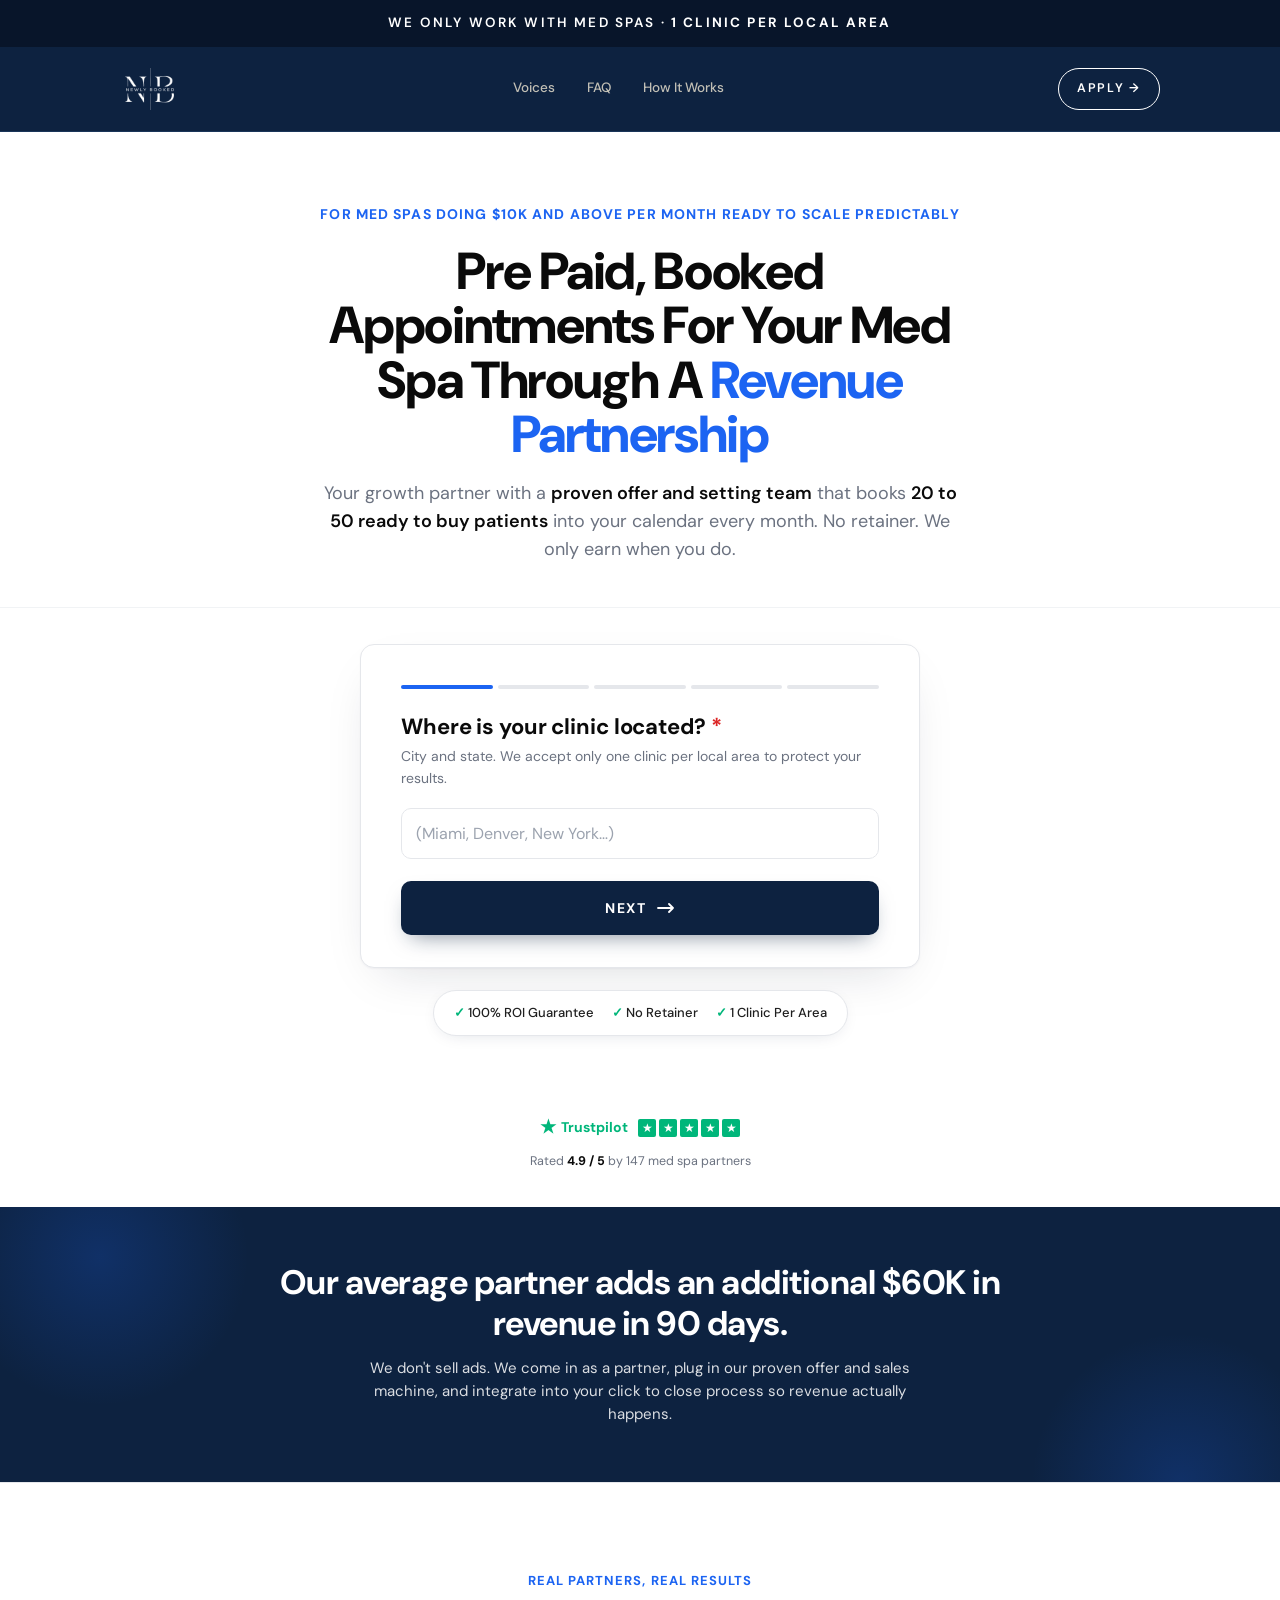
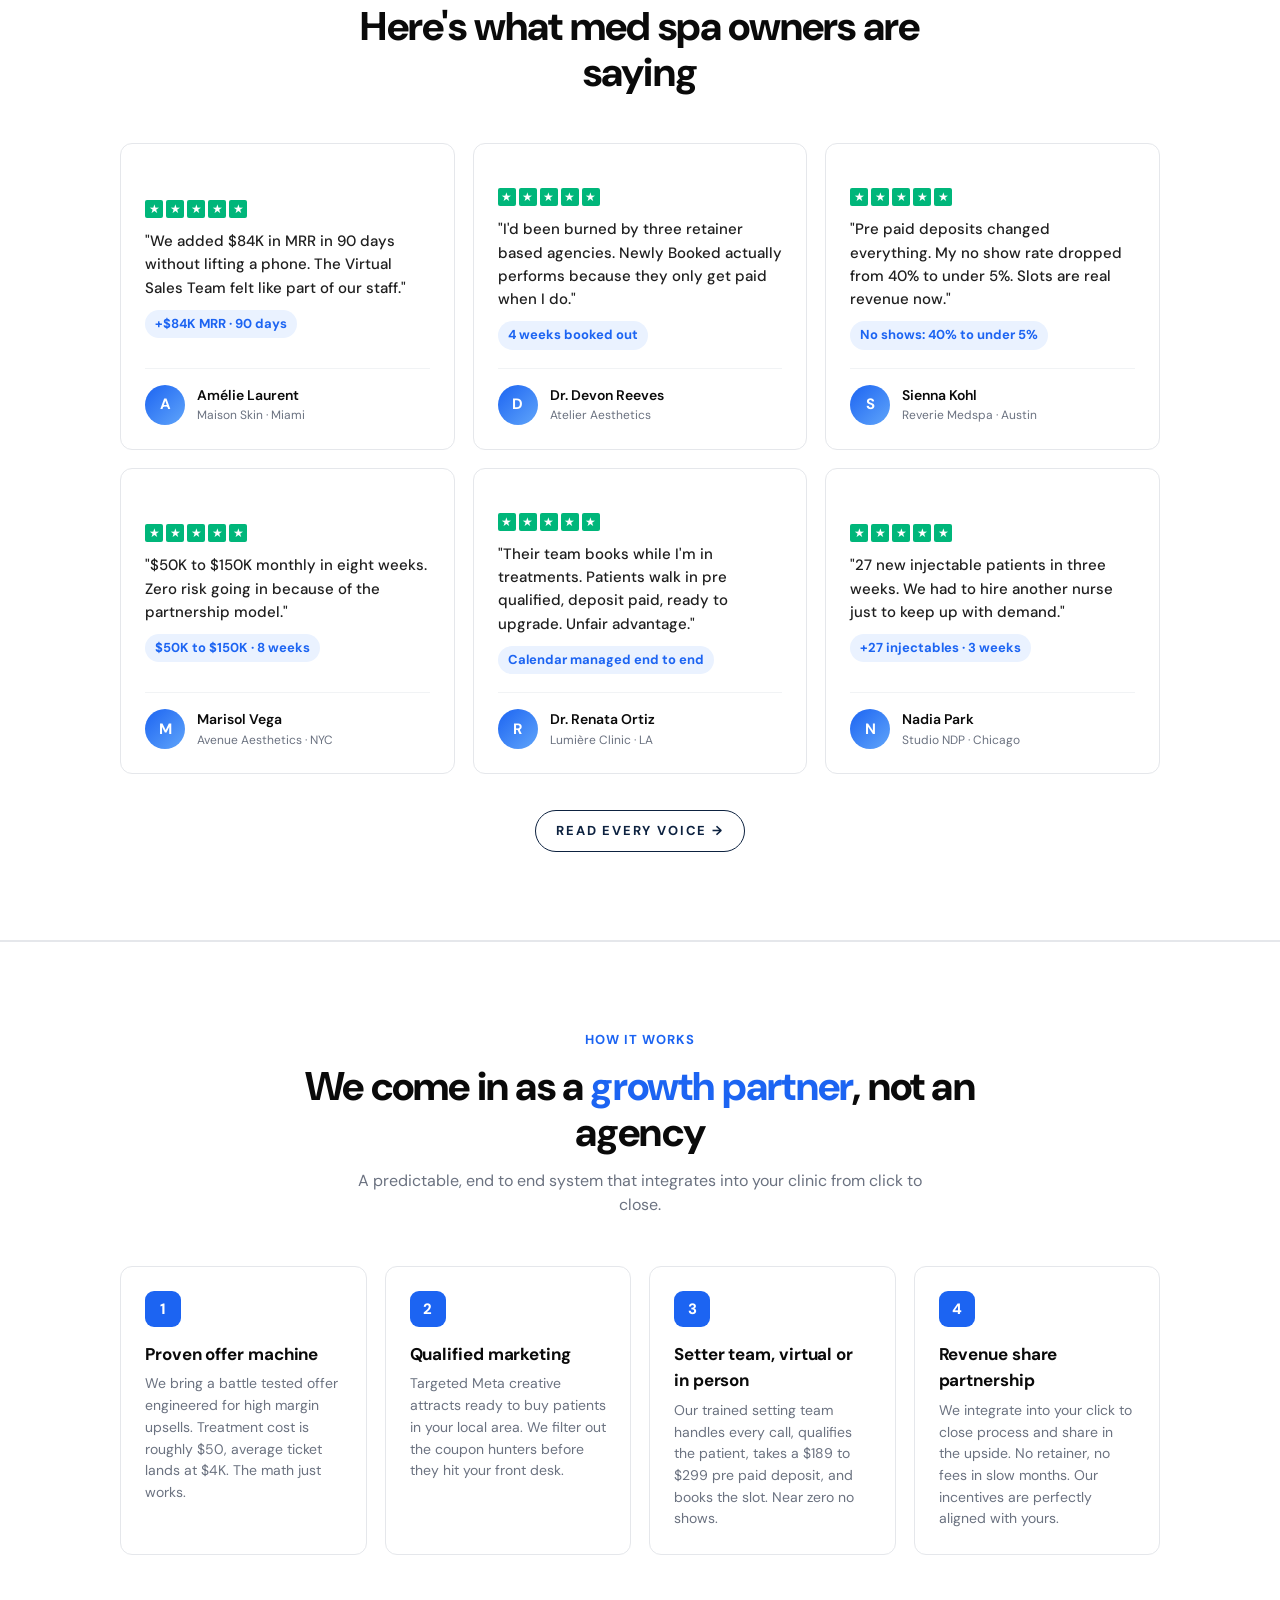
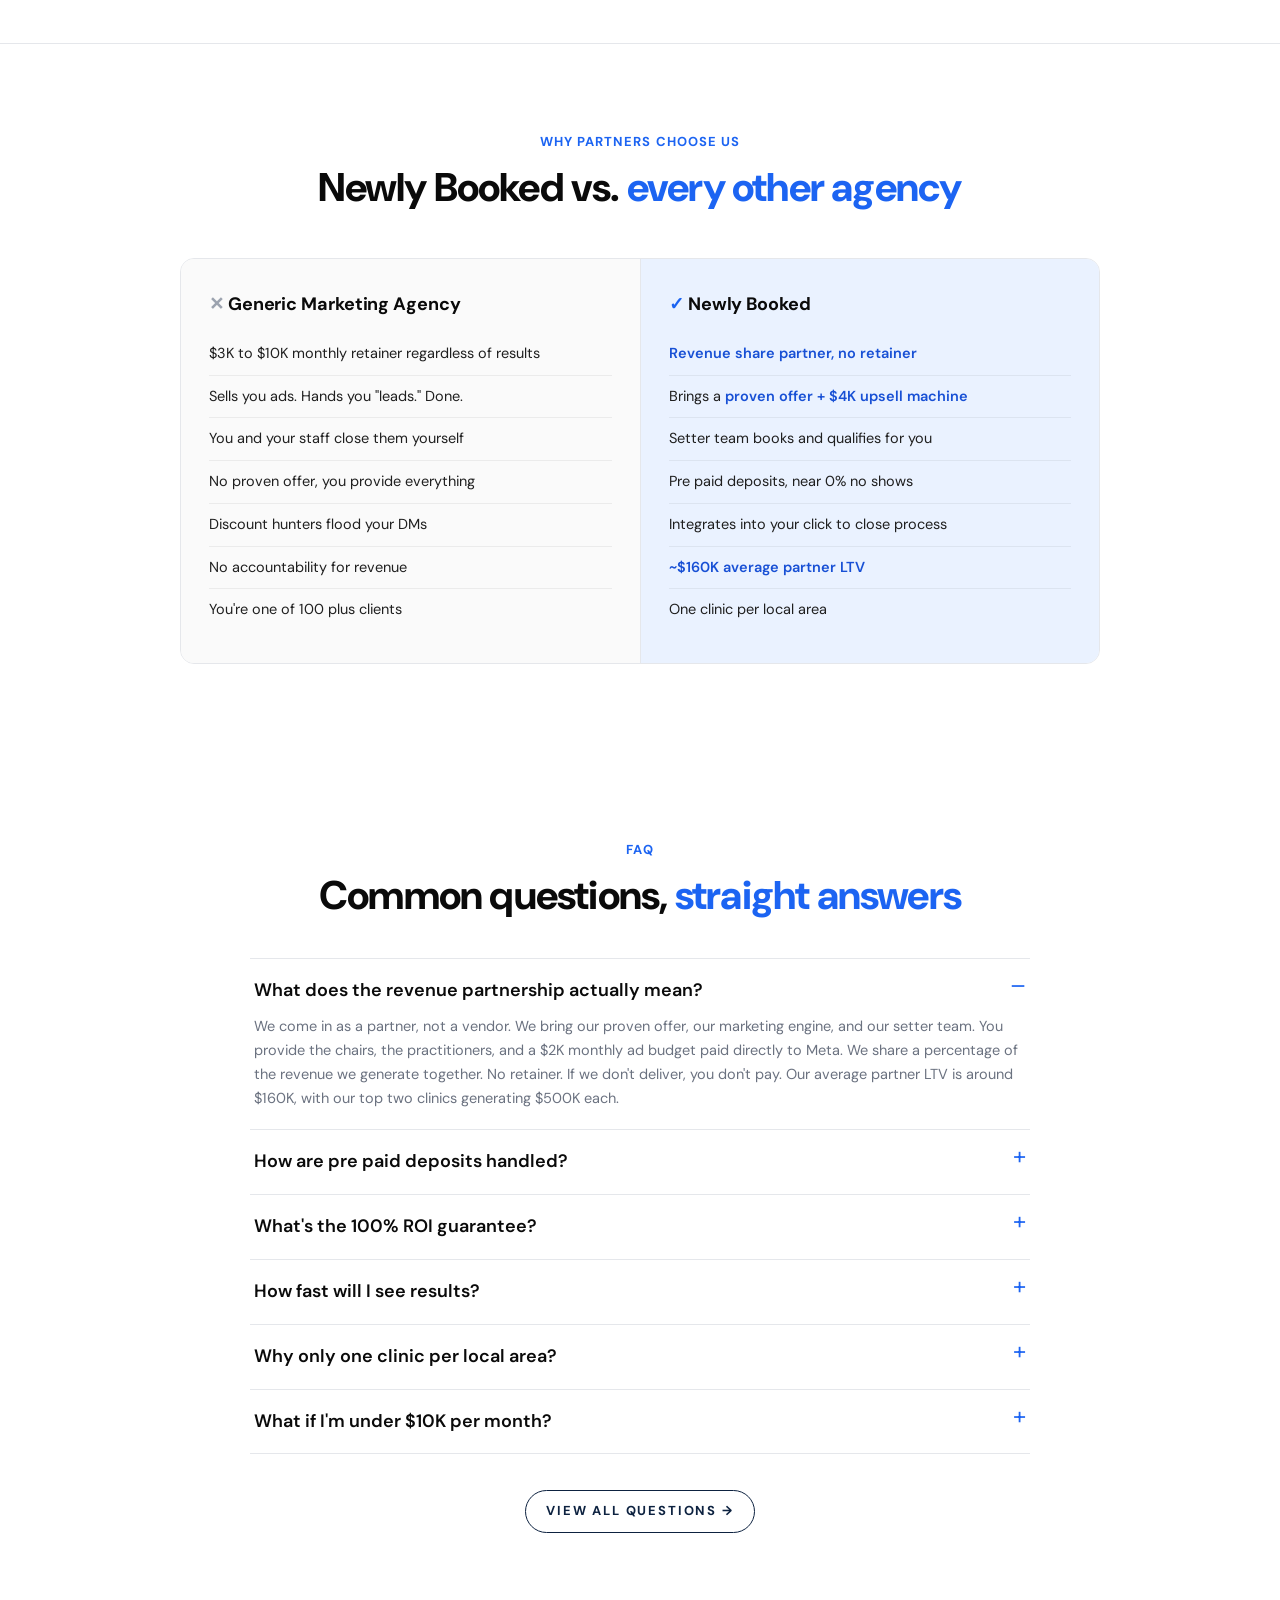
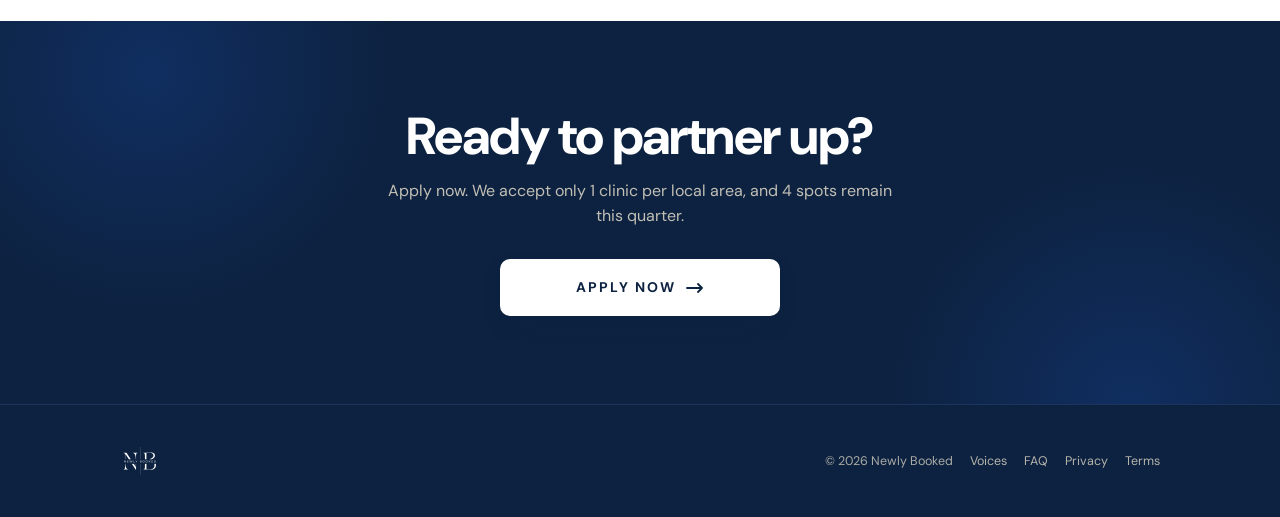
==== commit 7f50a89e: "Move testimonial image inside each card; drop banner" ====
--- a/apply.html
+++ b/apply.html
@@ -237,12 +237,9 @@
     <div class="section-eye">Real Partners, Real Results</div>
     <h2 class="title">Here's what med spa owners are saying</h2>
 
-    <div style="max-width:640px;margin:0 auto 36px">
-      <img src="testimonial-84k.png?v=1" alt="$84K MRR in 90 days — without lifting a phone" style="width:100%;height:auto;display:block;border-radius:14px;box-shadow:0 18px 40px -22px rgba(11,30,67,.35)">
-    </div>
-
     <div class="test-grid">
       <figure class="test">
+        <img src="testimonial-84k.png?v=1" alt="" style="width:100%;height:auto;display:block;border-radius:10px;margin-bottom:16px">
         <div>
           <div class="stars"><span class="star"></span><span class="star"></span><span class="star"></span><span class="star"></span><span class="star"></span></div>
           <blockquote>"We added $84K in MRR in 90 days without lifting a phone. The Virtual Sales Team felt like part of our staff."</blockquote>
@@ -252,6 +249,7 @@
       </figure>
 
       <figure class="test">
+        <img src="testimonial-84k.png?v=1" alt="" style="width:100%;height:auto;display:block;border-radius:10px;margin-bottom:16px">
         <div>
           <div class="stars"><span class="star"></span><span class="star"></span><span class="star"></span><span class="star"></span><span class="star"></span></div>
           <blockquote>"I'd been burned by three retainer based agencies. Newly Booked actually performs because they only get paid when I do."</blockquote>
@@ -261,6 +259,7 @@
       </figure>
 
       <figure class="test">
+        <img src="testimonial-84k.png?v=1" alt="" style="width:100%;height:auto;display:block;border-radius:10px;margin-bottom:16px">
         <div>
           <div class="stars"><span class="star"></span><span class="star"></span><span class="star"></span><span class="star"></span><span class="star"></span></div>
           <blockquote>"Pre paid deposits changed everything. My no show rate dropped from 40% to under 5%. Slots are real revenue now."</blockquote>
@@ -270,6 +269,7 @@
       </figure>
 
       <figure class="test">
+        <img src="testimonial-84k.png?v=1" alt="" style="width:100%;height:auto;display:block;border-radius:10px;margin-bottom:16px">
         <div>
           <div class="stars"><span class="star"></span><span class="star"></span><span class="star"></span><span class="star"></span><span class="star"></span></div>
           <blockquote>"$50K to $150K monthly in eight weeks. Zero risk going in because of the partnership model."</blockquote>
@@ -279,6 +279,7 @@
       </figure>
 
       <figure class="test">
+        <img src="testimonial-84k.png?v=1" alt="" style="width:100%;height:auto;display:block;border-radius:10px;margin-bottom:16px">
         <div>
           <div class="stars"><span class="star"></span><span class="star"></span><span class="star"></span><span class="star"></span><span class="star"></span></div>
           <blockquote>"Their team books while I'm in treatments. Patients walk in pre qualified, deposit paid, ready to upgrade. Unfair advantage."</blockquote>
@@ -288,6 +289,7 @@
       </figure>
 
       <figure class="test">
+        <img src="testimonial-84k.png?v=1" alt="" style="width:100%;height:auto;display:block;border-radius:10px;margin-bottom:16px">
         <div>
           <div class="stars"><span class="star"></span><span class="star"></span><span class="star"></span><span class="star"></span><span class="star"></span></div>
           <blockquote>"27 new injectable patients in three weeks. We had to hire another nurse just to keep up with demand."</blockquote>
